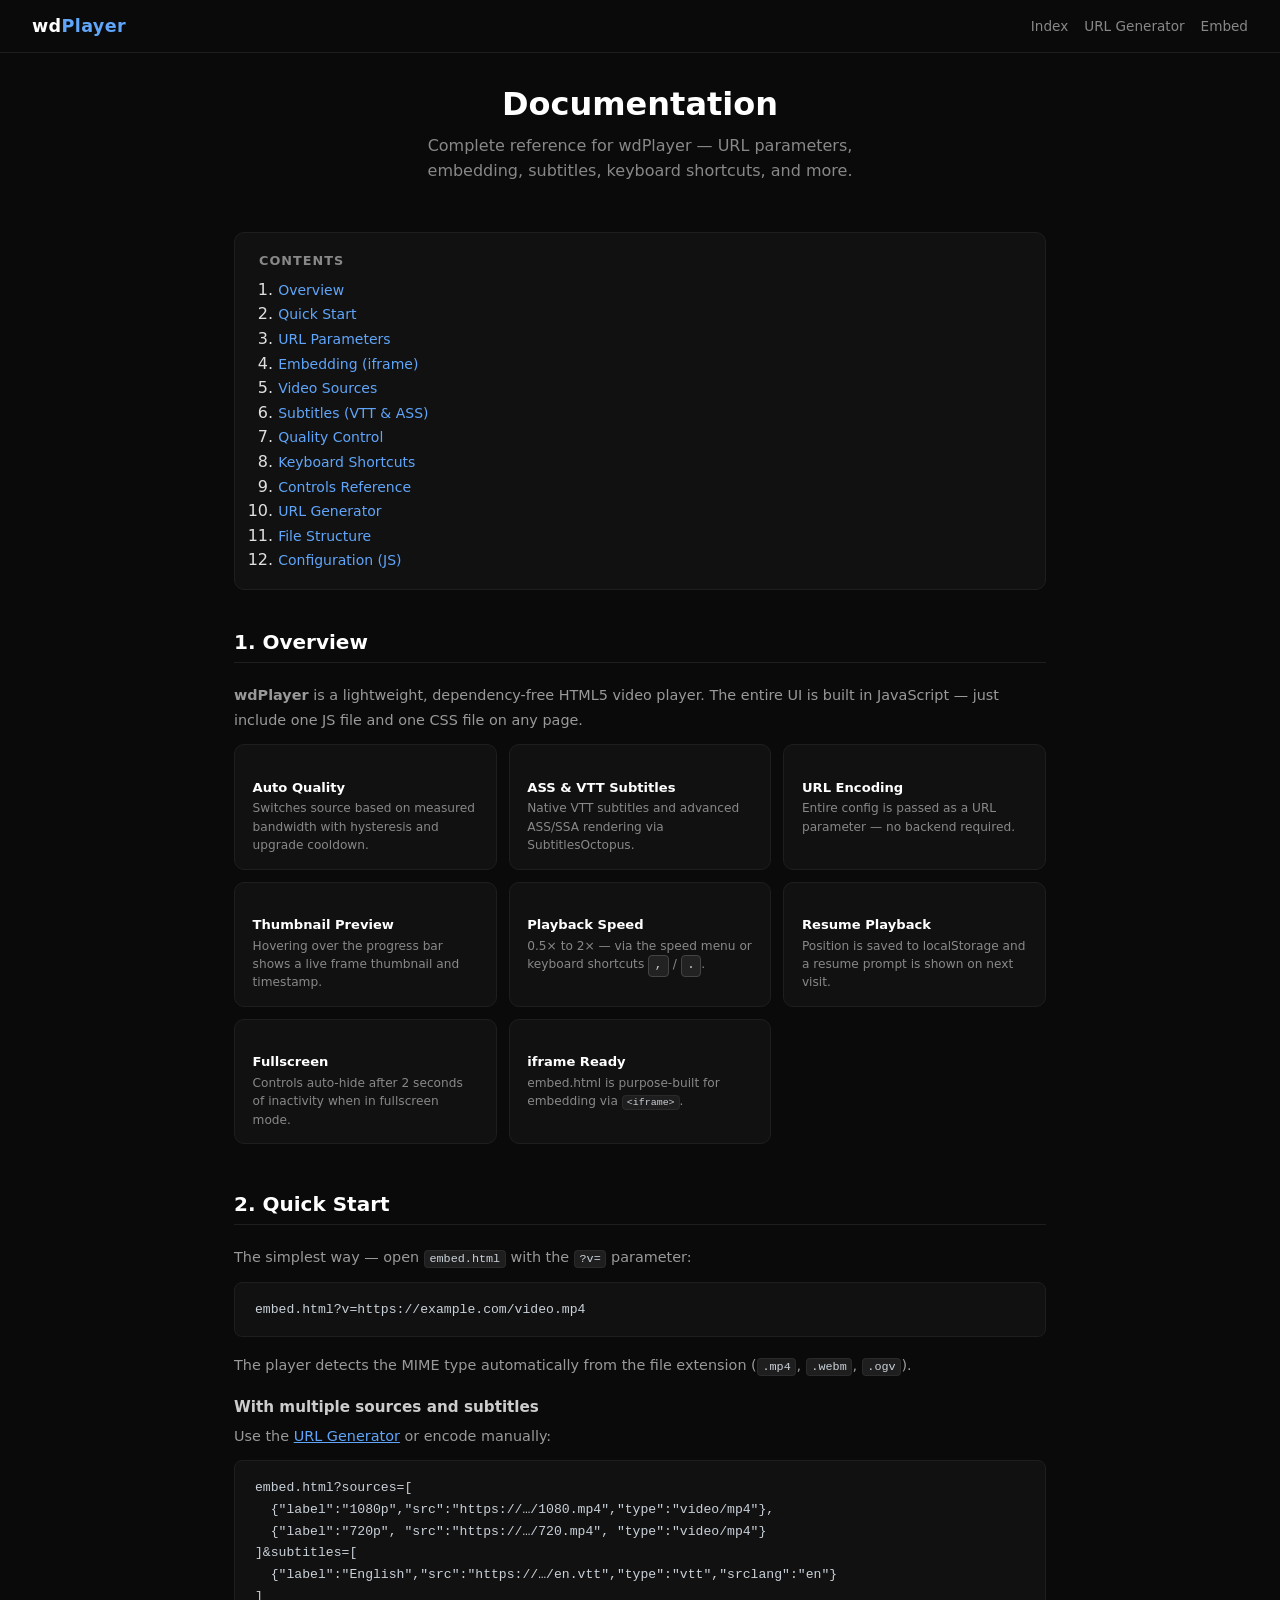
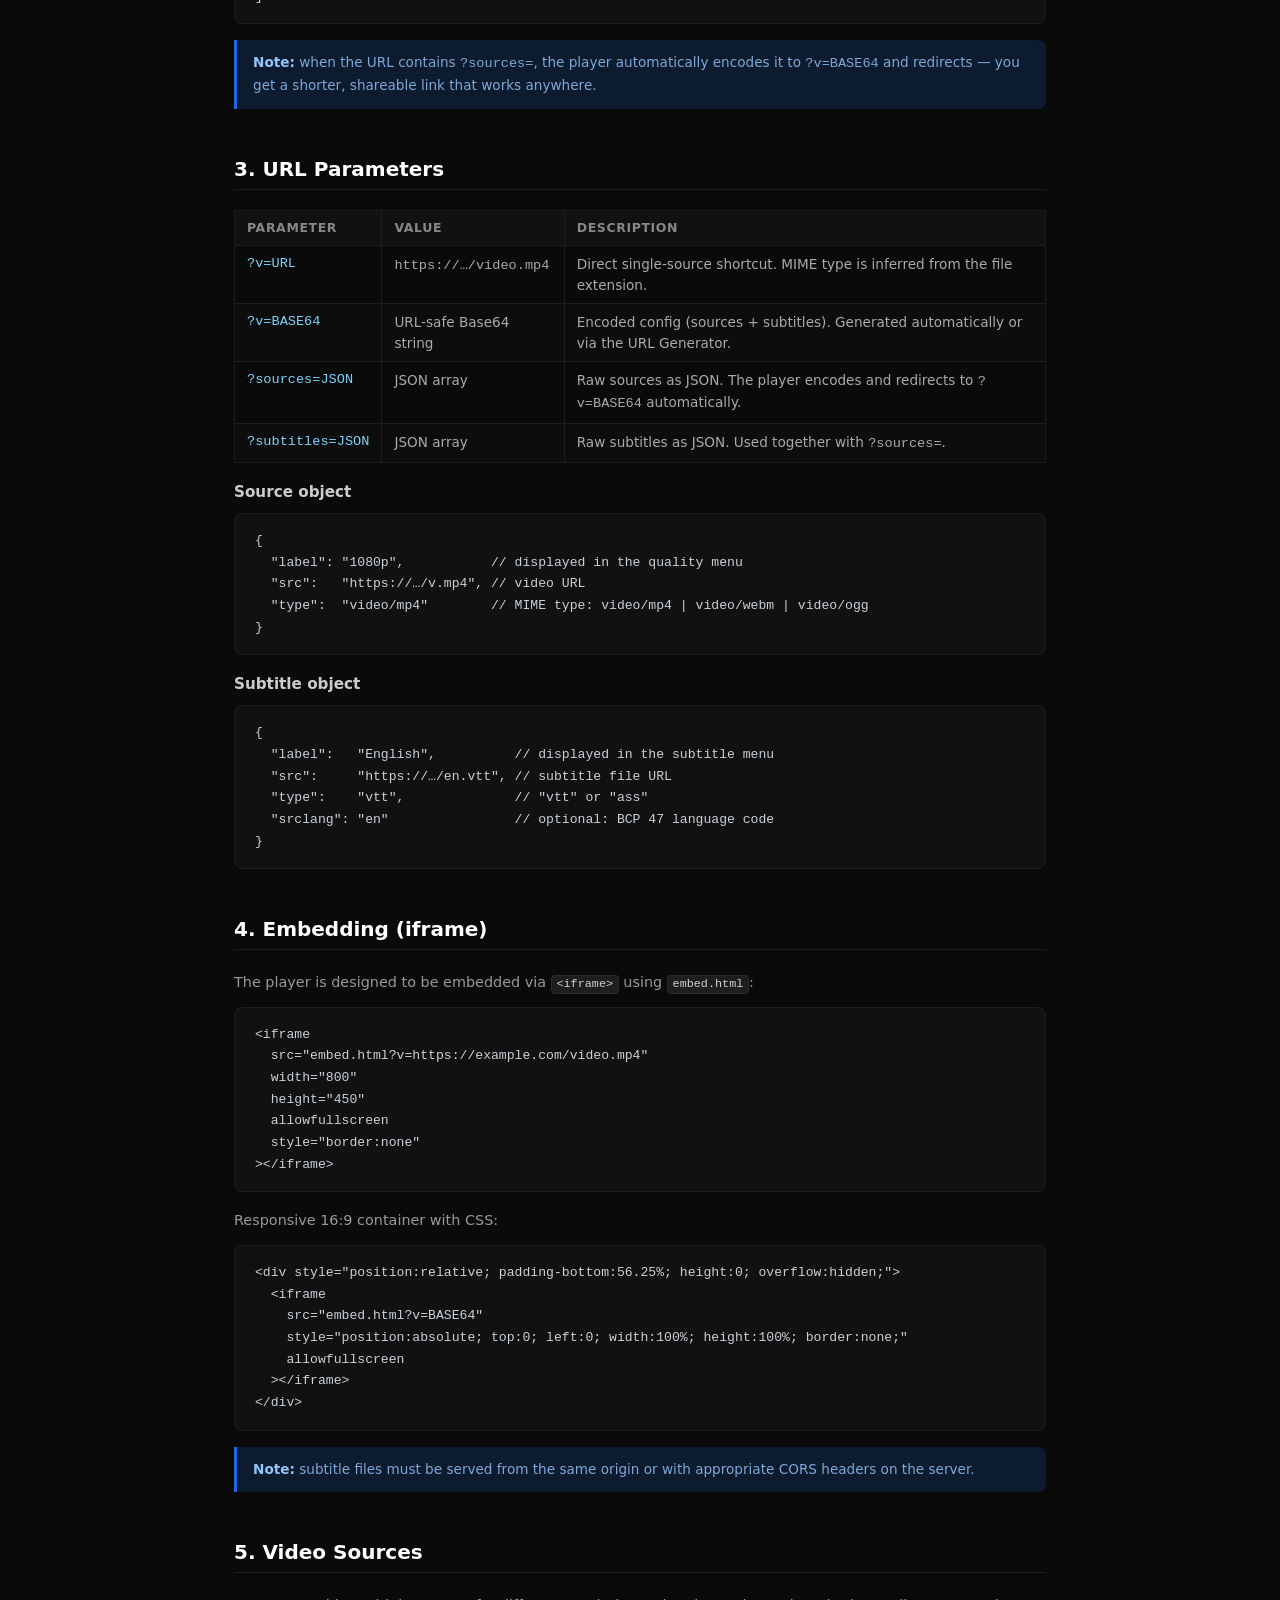
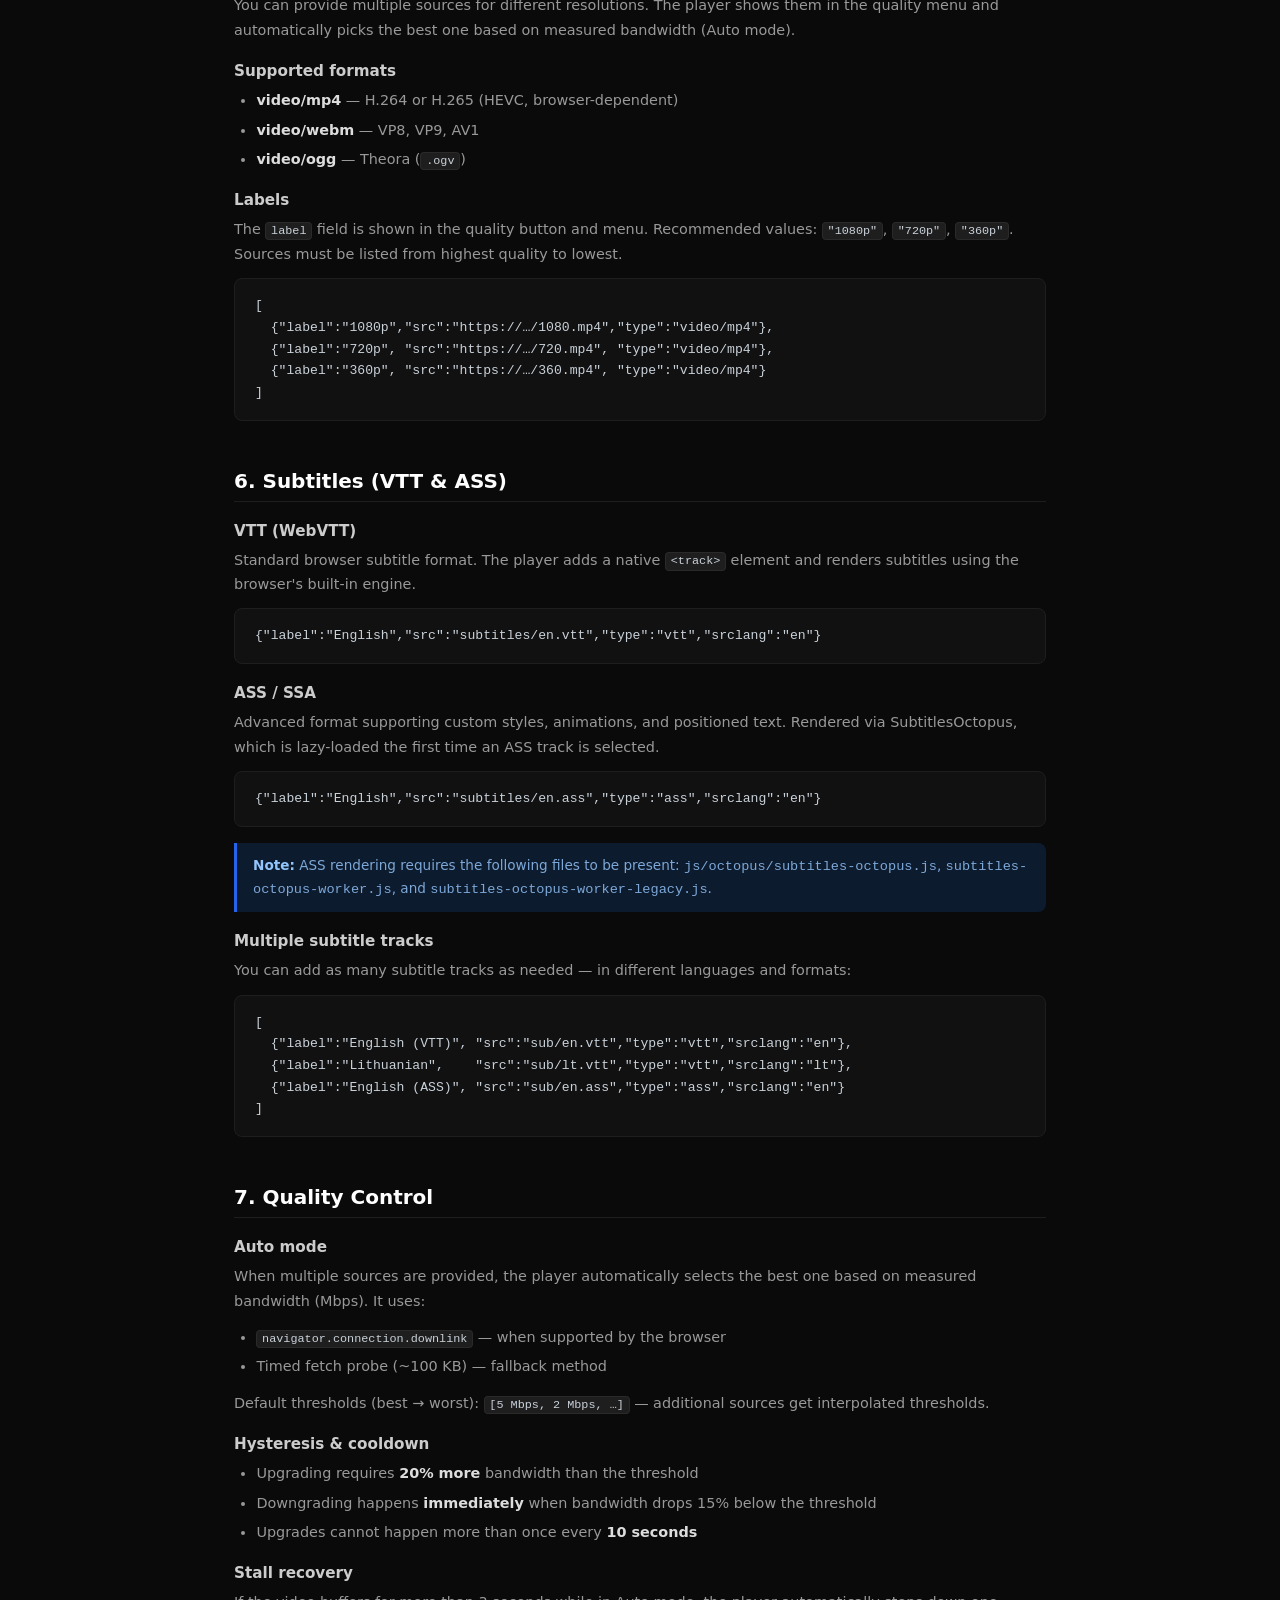
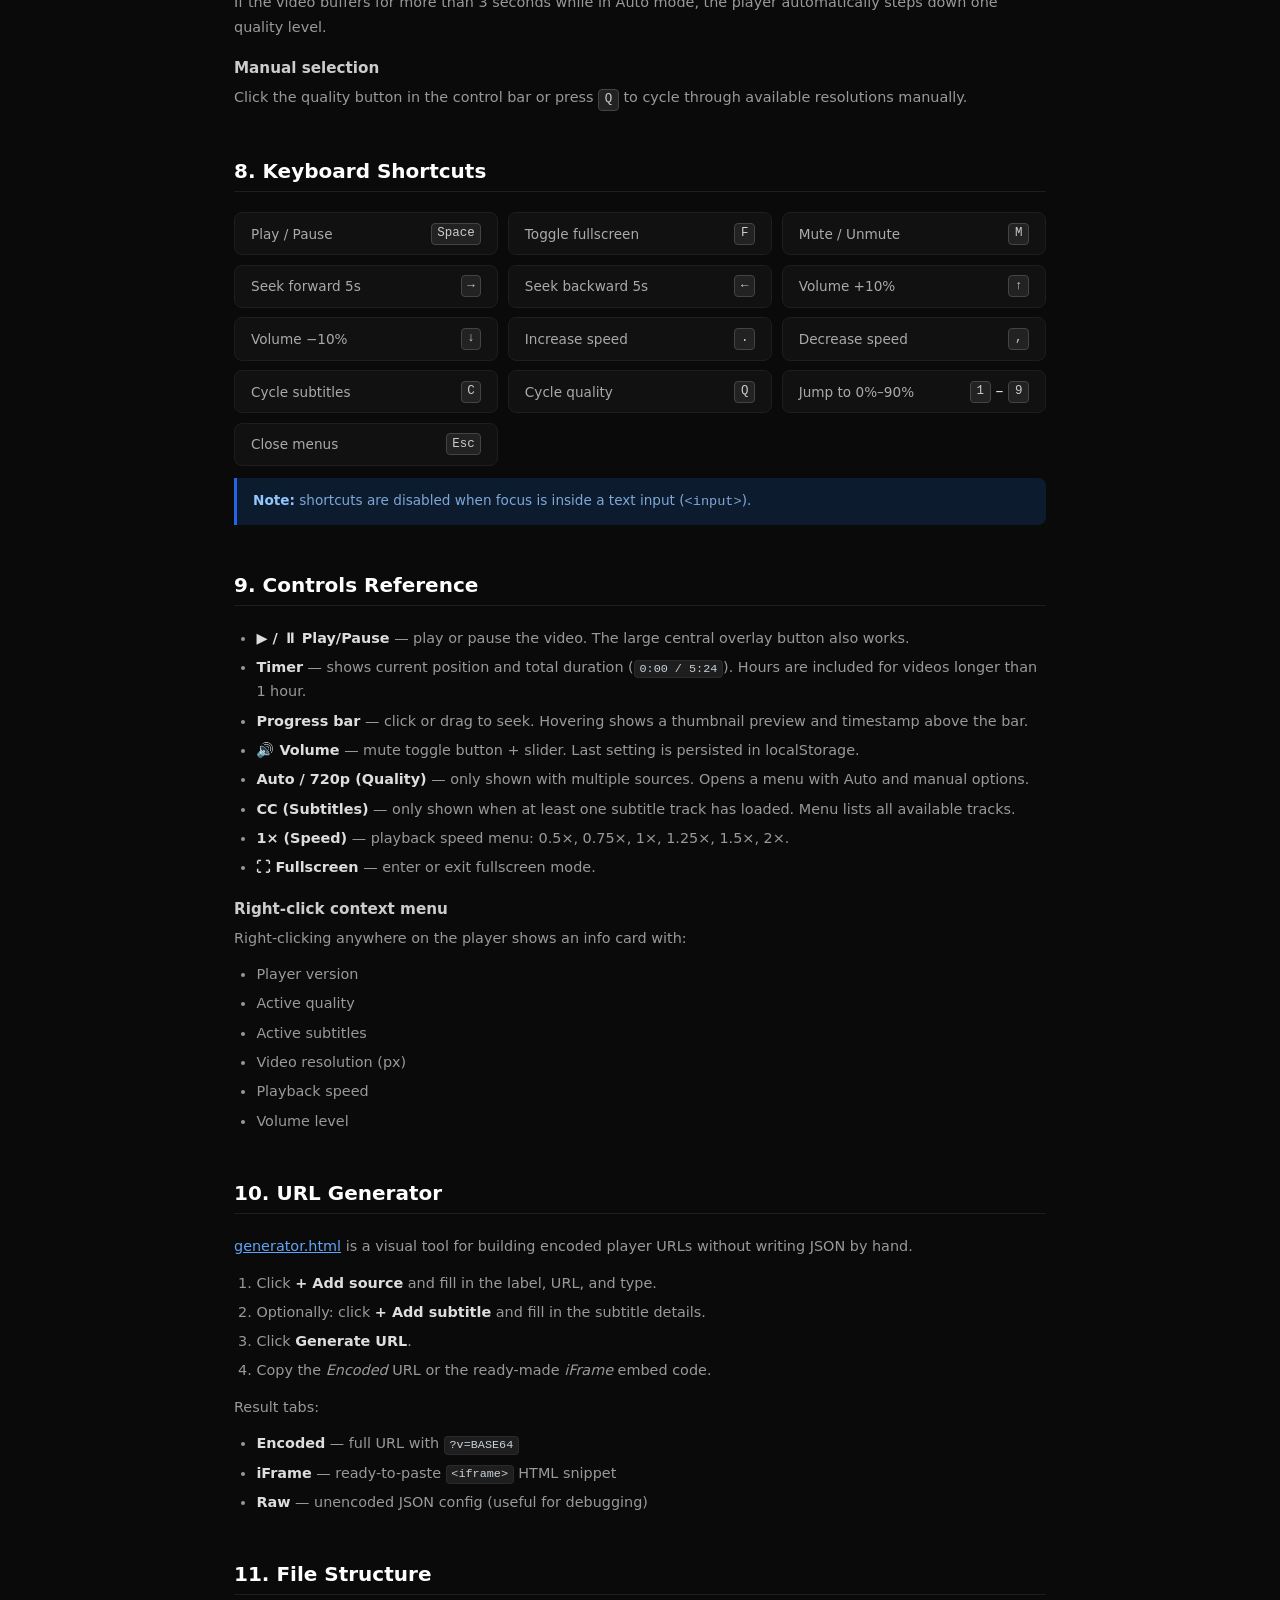
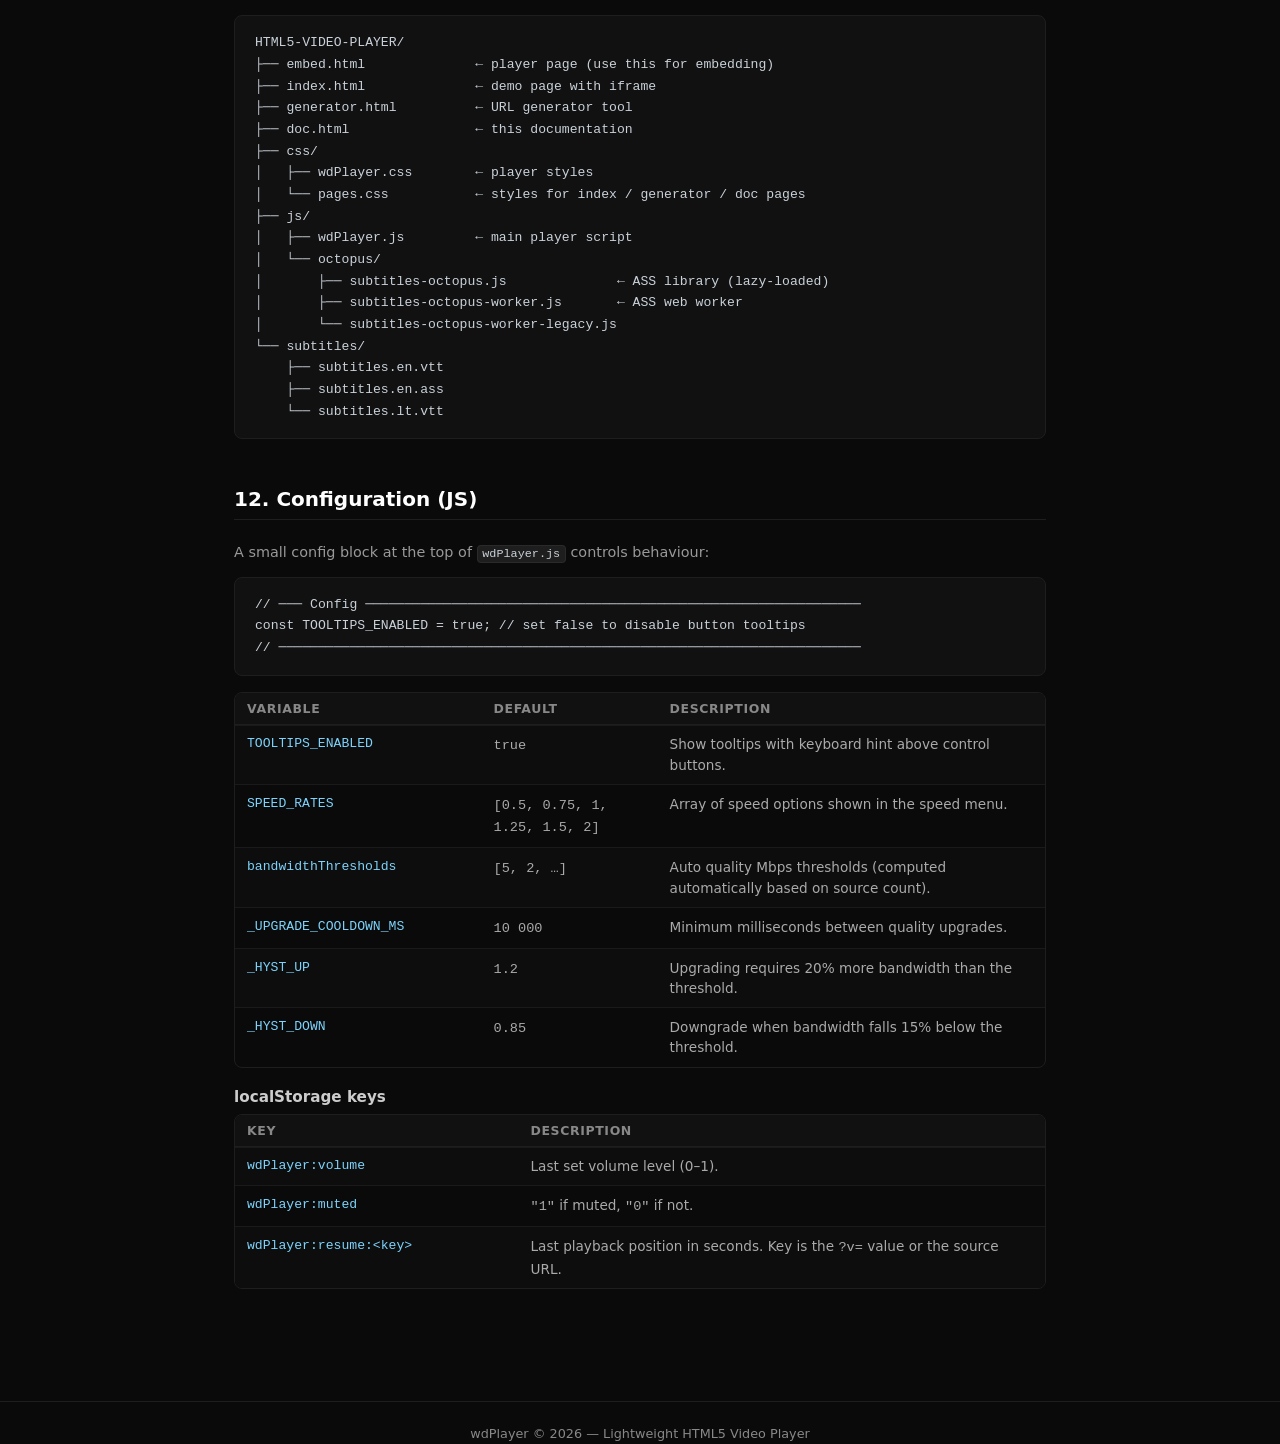
==== doc.html @ 4e33e023 "added doc" ====
<!doctype html>
<html lang="en" class="page-doc">
  <head>
    <meta charset="UTF-8" />
    <meta name="viewport" content="width=device-width, initial-scale=1.0" />
    <title>wdPlayer — Documentation</title>
    <meta
      name="description"
      content="wdPlayer documentation — full reference for URL params, embedding, subtitles, keyboard shortcuts and more."
    />
    <link rel="stylesheet" href="css/pages.css" />
    <link rel="icon" href="/fav.png" type="image/png" />
  </head>
  <body>
    <header>
      <h1>wd<span>Player</span></h1>
      <nav aria-label="Main navigation">
        <a href="index.html">Index</a>
        <a href="generator.html">URL Generator</a>
        <a
          href="http://localhost:5500/embed.html?v=[base64]"
          >Embed</a
        >
      </nav>
    </header>

    <main>
      <!-- Hero -->
      <div class="doc-hero">
        <h2>Documentation</h2>
        <p>
          Complete reference for wdPlayer — URL parameters, embedding,
          subtitles, keyboard shortcuts, and more.
        </p>
      </div>

      <!-- TOC -->
      <nav class="toc" aria-label="Table of contents">
        <h3>Contents</h3>
        <ol>
          <li><a href="#overview"> Overview</a></li>
          <li><a href="#quickstart"> Quick Start</a></li>
          <li><a href="#url-params"> URL Parameters</a></li>
          <li><a href="#embedding"> Embedding (iframe)</a></li>
          <li><a href="#sources"> Video Sources</a></li>
          <li><a href="#subtitles"> Subtitles (VTT &amp; ASS)</a></li>
          <li><a href="#quality"> Quality Control</a></li>
          <li><a href="#keyboard"> Keyboard Shortcuts</a></li>
          <li><a href="#controls"> Controls Reference</a></li>
          <li><a href="#generator"> URL Generator</a></li>
          <li><a href="#files"> File Structure</a></li>
          <li><a href="#config"> Configuration (JS)</a></li>
        </ol>
      </nav>

      <!-- 1. Overview -->
      <section class="doc-section" id="overview">
        <h2>1. Overview</h2>
        <p>
          <strong>wdPlayer</strong> is a lightweight, dependency-free HTML5
          video player. The entire UI is built in JavaScript — just include one
          JS file and one CSS file on any page.
        </p>
        <div class="badge-grid">
          <div class="badge-card">
            <h3>Auto Quality</h3>
            <p>
              Switches source based on measured bandwidth with hysteresis and
              upgrade cooldown.
            </p>
          </div>
          <div class="badge-card">
            <h3>ASS &amp; VTT Subtitles</h3>
            <p>
              Native VTT subtitles and advanced ASS/SSA rendering via
              SubtitlesOctopus.
            </p>
          </div>
          <div class="badge-card">
            <h3>URL Encoding</h3>
            <p>
              Entire config is passed as a URL parameter — no backend required.
            </p>
          </div>
          <div class="badge-card">
            <h3>Thumbnail Preview</h3>
            <p>
              Hovering over the progress bar shows a live frame thumbnail and
              timestamp.
            </p>
          </div>
          <div class="badge-card">
            <h3>Playback Speed</h3>
            <p>
              0.5× to 2× — via the speed menu or keyboard shortcuts
              <kbd>,</kbd> / <kbd>.</kbd>.
            </p>
          </div>
          <div class="badge-card">
            <h3>Resume Playback</h3>
            <p>
              Position is saved to localStorage and a resume prompt is shown on
              next visit.
            </p>
          </div>
          <div class="badge-card">
            <h3>Fullscreen</h3>
            <p>
              Controls auto-hide after 2 seconds of inactivity when in
              fullscreen mode.
            </p>
          </div>
          <div class="badge-card">
            <h3>iframe Ready</h3>
            <p>
              embed.html is purpose-built for embedding via
              <code>&lt;iframe&gt;</code>.
            </p>
          </div>
        </div>
      </section>

      <!-- 2. Quick start -->
      <section class="doc-section" id="quickstart">
        <h2>2. Quick Start</h2>
        <p>
          The simplest way — open <code>embed.html</code> with the
          <code>?v=</code> parameter:
        </p>
        <pre><code>embed.html?v=https://example.com/video.mp4</code></pre>
        <p>
          The player detects the MIME type automatically from the file extension
          (<code>.mp4</code>, <code>.webm</code>, <code>.ogv</code>).
        </p>

        <h3>With multiple sources and subtitles</h3>
        <p>
          Use the <a href="generator.html">URL Generator</a> or encode manually:
        </p>
        <pre><code>embed.html?sources=[
  {"label":"1080p","src":"https://…/1080.mp4","type":"video/mp4"},
  {"label":"720p", "src":"https://…/720.mp4", "type":"video/mp4"}
]&subtitles=[
  {"label":"English","src":"https://…/en.vtt","type":"vtt","srclang":"en"}
]</code></pre>
        <div class="note">
          <strong>Note:</strong> when the URL contains <code>?sources=</code>,
          the player automatically encodes it to <code>?v=BASE64</code> and
          redirects — you get a shorter, shareable link that works anywhere.
        </div>
      </section>

      <!-- 3. URL params -->
      <section class="doc-section" id="url-params">
        <h2>3. URL Parameters</h2>
        <table class="param-table">
          <thead>
            <tr>
              <th>Parameter</th>
              <th>Value</th>
              <th>Description</th>
            </tr>
          </thead>
          <tbody>
            <tr>
              <td>?v=URL</td>
              <td><code>https://…/video.mp4</code></td>
              <td>
                Direct single-source shortcut. MIME type is inferred from the
                file extension.
              </td>
            </tr>
            <tr>
              <td>?v=BASE64</td>
              <td>URL-safe Base64 string</td>
              <td>
                Encoded config (sources + subtitles). Generated automatically or
                via the URL Generator.
              </td>
            </tr>
            <tr>
              <td>?sources=JSON</td>
              <td>JSON array</td>
              <td>
                Raw sources as JSON. The player encodes and redirects to
                <code>?v=BASE64</code> automatically.
              </td>
            </tr>
            <tr>
              <td>?subtitles=JSON</td>
              <td>JSON array</td>
              <td>
                Raw subtitles as JSON. Used together with
                <code>?sources=</code>.
              </td>
            </tr>
          </tbody>
        </table>

        <h3>Source object</h3>
        <pre><code>{
  "label": "1080p",           // displayed in the quality menu
  "src":   "https://…/v.mp4", // video URL
  "type":  "video/mp4"        // MIME type: video/mp4 | video/webm | video/ogg
}</code></pre>

        <h3>Subtitle object</h3>
        <pre><code>{
  "label":   "English",          // displayed in the subtitle menu
  "src":     "https://…/en.vtt", // subtitle file URL
  "type":    "vtt",              // "vtt" or "ass"
  "srclang": "en"                // optional: BCP 47 language code
}</code></pre>
      </section>

      <!-- 4. Embedding -->
      <section class="doc-section" id="embedding">
        <h2>4. Embedding (iframe)</h2>
        <p>
          The player is designed to be embedded via
          <code>&lt;iframe&gt;</code> using <code>embed.html</code>:
        </p>
        <pre><code>&lt;iframe
  src="embed.html?v=https://example.com/video.mp4"
  width="800"
  height="450"
  allowfullscreen
  style="border:none"
&gt;&lt;/iframe&gt;</code></pre>
        <p>Responsive 16:9 container with CSS:</p>
        <pre><code>&lt;div style="position:relative; padding-bottom:56.25%; height:0; overflow:hidden;"&gt;
  &lt;iframe
    src="embed.html?v=BASE64"
    style="position:absolute; top:0; left:0; width:100%; height:100%; border:none;"
    allowfullscreen
  &gt;&lt;/iframe&gt;
&lt;/div&gt;</code></pre>
        <div class="note">
          <strong>Note:</strong> subtitle files must be served from the same
          origin or with appropriate CORS headers on the server.
        </div>
      </section>

      <!-- 5. Sources -->
      <section class="doc-section" id="sources">
        <h2>5. Video Sources</h2>
        <p>
          You can provide multiple sources for different resolutions. The player
          shows them in the quality menu and automatically picks the best one
          based on measured bandwidth (Auto mode).
        </p>
        <h3>Supported formats</h3>
        <ul>
          <li>
            <strong>video/mp4</strong> — H.264 or H.265 (HEVC,
            browser-dependent)
          </li>
          <li><strong>video/webm</strong> — VP8, VP9, AV1</li>
          <li><strong>video/ogg</strong> — Theora (<code>.ogv</code>)</li>
        </ul>
        <h3>Labels</h3>
        <p>
          The <code>label</code> field is shown in the quality button and menu.
          Recommended values: <code>"1080p"</code>, <code>"720p"</code>,
          <code>"360p"</code>. Sources must be listed from highest quality to
          lowest.
        </p>
        <pre><code>[
  {"label":"1080p","src":"https://…/1080.mp4","type":"video/mp4"},
  {"label":"720p", "src":"https://…/720.mp4", "type":"video/mp4"},
  {"label":"360p", "src":"https://…/360.mp4", "type":"video/mp4"}
]</code></pre>
      </section>

      <!-- 6. Subtitles -->
      <section class="doc-section" id="subtitles">
        <h2>6. Subtitles (VTT &amp; ASS)</h2>

        <h3>VTT (WebVTT)</h3>
        <p>
          Standard browser subtitle format. The player adds a native
          <code>&lt;track&gt;</code> element and renders subtitles using the
          browser's built-in engine.
        </p>
        <pre><code>{"label":"English","src":"subtitles/en.vtt","type":"vtt","srclang":"en"}</code></pre>

        <h3>ASS / SSA</h3>
        <p>
          Advanced format supporting custom styles, animations, and positioned
          text. Rendered via SubtitlesOctopus, which is lazy-loaded the first
          time an ASS track is selected.
        </p>
        <pre><code>{"label":"English","src":"subtitles/en.ass","type":"ass","srclang":"en"}</code></pre>
        <div class="note">
          <strong>Note:</strong> ASS rendering requires the following files to
          be present: <code>js/octopus/subtitles-octopus.js</code>,
          <code>subtitles-octopus-worker.js</code>, and
          <code>subtitles-octopus-worker-legacy.js</code>.
        </div>

        <h3>Multiple subtitle tracks</h3>
        <p>
          You can add as many subtitle tracks as needed — in different languages
          and formats:
        </p>
        <pre><code>[
  {"label":"English (VTT)", "src":"sub/en.vtt","type":"vtt","srclang":"en"},
  {"label":"Lithuanian",    "src":"sub/lt.vtt","type":"vtt","srclang":"lt"},
  {"label":"English (ASS)", "src":"sub/en.ass","type":"ass","srclang":"en"}
]</code></pre>
      </section>

      <!-- 7. Quality -->
      <section class="doc-section" id="quality">
        <h2>7. Quality Control</h2>

        <h3>Auto mode</h3>
        <p>
          When multiple sources are provided, the player automatically selects
          the best one based on measured bandwidth (Mbps). It uses:
        </p>
        <ul>
          <li>
            <code>navigator.connection.downlink</code> — when supported by the
            browser
          </li>
          <li>Timed fetch probe (~100 KB) — fallback method</li>
        </ul>
        <p>
          Default thresholds (best → worst): <code>[5 Mbps, 2 Mbps, …]</code> —
          additional sources get interpolated thresholds.
        </p>

        <h3>Hysteresis &amp; cooldown</h3>
        <ul>
          <li>
            Upgrading requires <strong>20% more</strong> bandwidth than the
            threshold
          </li>
          <li>
            Downgrading happens <strong>immediately</strong> when bandwidth
            drops 15% below the threshold
          </li>
          <li>
            Upgrades cannot happen more than once every
            <strong>10 seconds</strong>
          </li>
        </ul>

        <h3>Stall recovery</h3>
        <p>
          If the video buffers for more than 3 seconds while in Auto mode, the
          player automatically steps down one quality level.
        </p>

        <h3>Manual selection</h3>
        <p>
          Click the quality button in the control bar or press <kbd>Q</kbd> to
          cycle through available resolutions manually.
        </p>
      </section>

      <!-- 8. Keyboard -->
      <section class="doc-section" id="keyboard">
        <h2>8. Keyboard Shortcuts</h2>
        <div class="kbd-grid">
          <div class="kbd-row">
            <span>Play / Pause</span>
            <div class="keys"><kbd>Space</kbd></div>
          </div>
          <div class="kbd-row">
            <span>Toggle fullscreen</span>
            <div class="keys"><kbd>F</kbd></div>
          </div>
          <div class="kbd-row">
            <span>Mute / Unmute</span>
            <div class="keys"><kbd>M</kbd></div>
          </div>
          <div class="kbd-row">
            <span>Seek forward 5s</span>
            <div class="keys"><kbd>→</kbd></div>
          </div>
          <div class="kbd-row">
            <span>Seek backward 5s</span>
            <div class="keys"><kbd>←</kbd></div>
          </div>
          <div class="kbd-row">
            <span>Volume +10%</span>
            <div class="keys"><kbd>↑</kbd></div>
          </div>
          <div class="kbd-row">
            <span>Volume −10%</span>
            <div class="keys"><kbd>↓</kbd></div>
          </div>
          <div class="kbd-row">
            <span>Increase speed</span>
            <div class="keys"><kbd>.</kbd></div>
          </div>
          <div class="kbd-row">
            <span>Decrease speed</span>
            <div class="keys"><kbd>,</kbd></div>
          </div>
          <div class="kbd-row">
            <span>Cycle subtitles</span>
            <div class="keys"><kbd>C</kbd></div>
          </div>
          <div class="kbd-row">
            <span>Cycle quality</span>
            <div class="keys"><kbd>Q</kbd></div>
          </div>
          <div class="kbd-row">
            <span>Jump to 0%–90%</span>
            <div class="keys"><kbd>1</kbd>–<kbd>9</kbd></div>
          </div>
          <div class="kbd-row">
            <span>Close menus</span>
            <div class="keys"><kbd>Esc</kbd></div>
          </div>
        </div>
        <div class="note">
          <strong>Note:</strong> shortcuts are disabled when focus is inside a
          text input (<code>&lt;input&gt;</code>).
        </div>
      </section>

      <!-- 9. Controls -->
      <section class="doc-section" id="controls">
        <h2>9. Controls Reference</h2>
        <ul>
          <li>
            <strong>▶ / ⏸ Play/Pause</strong> — play or pause the video. The
            large central overlay button also works.
          </li>
          <li>
            <strong>Timer</strong> — shows current position and total duration
            (<code>0:00 / 5:24</code>). Hours are included for videos longer
            than 1 hour.
          </li>
          <li>
            <strong>Progress bar</strong> — click or drag to seek. Hovering
            shows a thumbnail preview and timestamp above the bar.
          </li>
          <li>
            <strong>🔊 Volume</strong> — mute toggle button + slider. Last
            setting is persisted in localStorage.
          </li>
          <li>
            <strong>Auto / 720p (Quality)</strong> — only shown with multiple
            sources. Opens a menu with Auto and manual options.
          </li>
          <li>
            <strong>CC (Subtitles)</strong> — only shown when at least one
            subtitle track has loaded. Menu lists all available tracks.
          </li>
          <li>
            <strong>1× (Speed)</strong> — playback speed menu: 0.5×, 0.75×, 1×,
            1.25×, 1.5×, 2×.
          </li>
          <li>
            <strong>⛶ Fullscreen</strong> — enter or exit fullscreen mode.
          </li>
        </ul>
        <h3>Right-click context menu</h3>
        <p>Right-clicking anywhere on the player shows an info card with:</p>
        <ul>
          <li>Player version</li>
          <li>Active quality</li>
          <li>Active subtitles</li>
          <li>Video resolution (px)</li>
          <li>Playback speed</li>
          <li>Volume level</li>
        </ul>
      </section>

      <!-- 10. Generator -->
      <section class="doc-section" id="generator">
        <h2>10. URL Generator</h2>
        <p>
          <a href="generator.html">generator.html</a> is a visual tool for
          building encoded player URLs without writing JSON by hand.
        </p>
        <ol>
          <li>
            Click <strong>+ Add source</strong> and fill in the label, URL, and
            type.
          </li>
          <li>
            Optionally: click <strong>+ Add subtitle</strong> and fill in the
            subtitle details.
          </li>
          <li>Click <strong>Generate URL</strong>.</li>
          <li>
            Copy the <em>Encoded</em> URL or the ready-made
            <em>iFrame</em> embed code.
          </li>
        </ol>
        <p>Result tabs:</p>
        <ul>
          <li>
            <strong>Encoded</strong> — full URL with <code>?v=BASE64</code>
          </li>
          <li>
            <strong>iFrame</strong> — ready-to-paste
            <code>&lt;iframe&gt;</code> HTML snippet
          </li>
          <li>
            <strong>Raw</strong> — unencoded JSON config (useful for debugging)
          </li>
        </ul>
      </section>

      <!-- 11. Files -->
      <section class="doc-section" id="files">
        <h2>11. File Structure</h2>
        <pre><code>HTML5-VIDEO-PLAYER/
├── embed.html              ← player page (use this for embedding)
├── index.html              ← demo page with iframe
├── generator.html          ← URL generator tool
├── doc.html                ← this documentation
├── css/
│   ├── wdPlayer.css        ← player styles
│   └── pages.css           ← styles for index / generator / doc pages
├── js/
│   ├── wdPlayer.js         ← main player script
│   └── octopus/
│       ├── subtitles-octopus.js              ← ASS library (lazy-loaded)
│       ├── subtitles-octopus-worker.js       ← ASS web worker
│       └── subtitles-octopus-worker-legacy.js
└── subtitles/
    ├── subtitles.en.vtt
    ├── subtitles.en.ass
    └── subtitles.lt.vtt</code></pre>
      </section>

      <!-- 12. Config -->
      <section class="doc-section" id="config">
        <h2>12. Configuration (JS)</h2>
        <p>
          A small config block at the top of <code>wdPlayer.js</code> controls
          behaviour:
        </p>
        <pre><code>// ─── Config ───────────────────────────────────────────────────────────────
const TOOLTIPS_ENABLED = true; // set false to disable button tooltips
// ──────────────────────────────────────────────────────────────────────────</code></pre>
        <div class="param-list" style="margin-top: 0.5rem">
          <div class="param-header">
            <span>Variable</span>
            <span>Default</span>
            <span>Description</span>
          </div>
          <div class="param-row">
            <code class="param-name">TOOLTIPS_ENABLED</code>
            <span class="param-val"><code>true</code></span>
            <span class="param-desc"
              >Show tooltips with keyboard hint above control buttons.</span
            >
          </div>
          <div class="param-row">
            <code class="param-name">SPEED_RATES</code>
            <span class="param-val"
              ><code>[0.5, 0.75, 1, 1.25, 1.5, 2]</code></span
            >
            <span class="param-desc"
              >Array of speed options shown in the speed menu.</span
            >
          </div>
          <div class="param-row">
            <code class="param-name">bandwidthThresholds</code>
            <span class="param-val"><code>[5, 2, …]</code></span>
            <span class="param-desc"
              >Auto quality Mbps thresholds (computed automatically based on
              source count).</span
            >
          </div>
          <div class="param-row">
            <code class="param-name">_UPGRADE_COOLDOWN_MS</code>
            <span class="param-val"><code>10 000</code></span>
            <span class="param-desc"
              >Minimum milliseconds between quality upgrades.</span
            >
          </div>
          <div class="param-row">
            <code class="param-name">_HYST_UP</code>
            <span class="param-val"><code>1.2</code></span>
            <span class="param-desc"
              >Upgrading requires 20% more bandwidth than the threshold.</span
            >
          </div>
          <div class="param-row">
            <code class="param-name">_HYST_DOWN</code>
            <span class="param-val"><code>0.85</code></span>
            <span class="param-desc"
              >Downgrade when bandwidth falls 15% below the threshold.</span
            >
          </div>
        </div>

        <h3>localStorage keys</h3>
        <div class="param-list param-list--2col" style="margin-top: 0.5rem">
          <div class="param-header">
            <span>Key</span>
            <span>Description</span>
          </div>
          <div class="param-row">
            <code class="param-name">wdPlayer:volume</code>
            <span class="param-desc">Last set volume level (0–1).</span>
          </div>
          <div class="param-row">
            <code class="param-name">wdPlayer:muted</code>
            <span class="param-desc"
              ><code>"1"</code> if muted, <code>"0"</code> if not.</span
            >
          </div>
          <div class="param-row">
            <code class="param-name">wdPlayer:resume:&lt;key&gt;</code>
            <span class="param-desc"
              >Last playback position in seconds. Key is the
              <code>?v=</code> value or the source URL.</span
            >
          </div>
        </div>
      </section>
    </main>

    <footer>
      <p>wdPlayer &copy; 2026 &mdash; Lightweight HTML5 Video Player</p>
    </footer>
  </body>
</html>
---- css/pages.css ----
*,
*::before,
*::after {
  box-sizing: border-box;
  margin: 0;
  padding: 0;
}

html {
  overflow-x: hidden;
}

body {
  font-family: system-ui, sans-serif;
  background: #0a0a0a;
  color: #e0e0e0;
  min-height: 100vh;
  display: flex;
  flex-direction: column;
  overflow-x: hidden;
}
iframe {
  border: none;
}
/* ── index.html ──────────────────────────────────────────────────────────── */

header {
  display: flex;
  align-items: center;
  justify-content: space-between;
  padding: 1rem 2rem;
  border-bottom: 1px solid #1e1e1e;
}

header h1 {
  font-size: 1.1rem;
  font-weight: 700;
  color: #fff;
  letter-spacing: 0.02em;
}
header h1 span {
  color: #60a5fa;
}

nav {
  display: flex;
  gap: 1rem;
}
nav a {
  color: #888;
  text-decoration: none;
  font-size: 0.85rem;
  transition: color 0.15s;
}
@media (hover: hover) {
  nav a:hover {
    color: #fff;
  }
}

.hero {
  max-width: 900px;
  margin: 3rem auto 2rem;
  padding: 0 1.5rem;
  text-align: center;
}
.hero h2 {
  font-size: 2rem;
  font-weight: 700;
  color: #fff;
  margin-bottom: 0.75rem;
}
.hero p {
  color: #888;
  font-size: 1rem;
  max-width: 520px;
  margin: 0 auto 2rem;
  line-height: 1.6;
}

.player-wrap {
  max-width: 860px;
  margin: 0 auto 3rem;
  padding: 0 1.5rem;
}

.player-shell {
  border-radius: 12px;
  overflow: hidden;
  border: 1px solid #1e1e1e;
  width: 100%;
}

/* iframe fills container and keeps 16:9 ratio */
.player-shell iframe,
#wdPlayerFrame {
  width: 100%;
  aspect-ratio: 16 / 9;
  border: none;
  display: block;
}

.features {
  max-width: 860px;
  margin: 0 auto 4rem;
  padding: 0 1.5rem;
  display: grid;
  grid-template-columns: repeat(auto-fit, minmax(200px, 1fr));
  gap: 1rem;
}

.feat {
  background: #111;
  border: 1px solid #1e1e1e;
  border-radius: 10px;
  padding: 1rem 1.25rem;
}
.feat h3 {
  font-size: 0.85rem;
  font-weight: 600;
  color: #fff;
  margin-bottom: 0.3rem;
}
.feat p {
  font-size: 0.78rem;
  color: #888;
  line-height: 1.5;
}

/* ── generator.html ──────────────────────────────────────────────────────── */

.section h2 {
  font-size: 1rem;
  font-weight: 600;
  margin-bottom: 0.75rem;
  color: #ccc;
}

.container {
  max-width: 720px;
  margin: 0 auto;
  display: flex;
  flex-direction: column;
  gap: 2rem;
}

.section {
  background: #1a1a1a;
  border: 1px solid #2a2a2a;
  border-radius: 10px;
  padding: 1.25rem 1.5rem;
}

.row-list {
  display: flex;
  flex-direction: column;
  gap: 0.6rem;
  margin-bottom: 0.75rem;
}

.entry {
  display: grid;
  gap: 0.5rem;
  background: #222;
  border: 1px solid #333;
  border-radius: 8px;
  padding: 0.75rem;
  position: relative;
}

.entry.source-entry {
  grid-template-columns: 1fr 3fr 1fr auto;
}
.entry.sub-entry {
  grid-template-columns: 1fr 3fr 1fr 0.7fr auto;
}

input,
select {
  background: #2a2a2a;
  border: 1px solid #3a3a3a;
  border-radius: 6px;
  color: #e0e0e0;
  padding: 0.45rem 0.6rem;
  font-size: 0.85rem;
  width: 100%;
  outline: none;
  transition: border-color 0.15s;
}
input:focus,
select:focus {
  border-color: #555;
}
input::placeholder {
  color: #999;
}

select option {
  background: #2a2a2a;
}

.btn-remove {
  background: none;
  border: none;
  color: #999;
  cursor: pointer;
  font-size: 1.1rem;
  line-height: 1;
  padding: 0 0.25rem;
  align-self: center;
  transition: color 0.15s;
}
@media (hover: hover) {
  .btn-remove:hover {
    color: #e05555;
  }
}

.btn-add {
  background: none;
  border: 1px dashed #3a3a3a;
  border-radius: 6px;
  color: #888;
  cursor: pointer;
  font-size: 0.85rem;
  padding: 0.5rem 1rem;
  width: 100%;
  transition:
    border-color 0.15s,
    color 0.15s;
}
@media (hover: hover) {
  .btn-add:hover {
    border-color: #666;
    color: #ccc;
  }
}

.col-label {
  font-size: 0.7rem;
  color: #999;
  margin-bottom: 0.2rem;
}

.field {
  display: flex;
  flex-direction: column;
}

#generateBtn {
  background: #2563eb;
  border: none;
  border-radius: 8px;
  color: #fff;
  cursor: pointer;
  font-size: 0.95rem;
  font-weight: 600;
  padding: 0.75rem 1.5rem;
  transition: background 0.15s;
  align-self: flex-start;
}
@media (hover: hover) {
  #generateBtn:hover {
    background: #1d4ed8;
  }
}

#result {
  display: none;
  flex-direction: column;
  gap: 0.75rem;
}

.result-tabs {
  display: flex;
  gap: 0.5rem;
}
.tab-btn {
  background: #222;
  border: 1px solid #333;
  border-radius: 6px 6px 0 0;
  color: #aaa;
  cursor: pointer;
  font-size: 0.82rem;
  padding: 0.4rem 0.9rem;
  transition:
    background 0.15s,
    color 0.15s;
  border-bottom: none;
}
.tab-btn.active {
  background: #2a2a2a;
  color: #fff;
  border-color: #444;
}

.url-box {
  background: #1e1e1e;
  border: 1px solid #333;
  border-radius: 0 8px 8px 8px;
  padding: 1rem;
  display: flex;
  gap: 0.75rem;
  align-items: flex-start;
}

#urlOutput {
  flex: 1;
  word-break: break-all;
  font-family: monospace;
  font-size: 0.8rem;
  color: #a5d6ff;
  white-space: pre-wrap;
  min-height: 2rem;
}

.copy-btn {
  background: #2a2a2a;
  border: 1px solid #3a3a3a;
  border-radius: 6px;
  color: #aaa;
  cursor: pointer;
  font-size: 0.8rem;
  padding: 0.35rem 0.8rem;
  white-space: nowrap;
  transition:
    background 0.15s,
    color 0.15s;
  flex-shrink: 0;
}
@media (hover: hover) {
  .copy-btn:hover {
    background: #333;
    color: #fff;
  }
}
.copy-btn.copied {
  color: #4ade80;
  border-color: #4ade80;
}

.open-btn {
  background: #2563eb;
  border: none;
  border-radius: 6px;
  color: #fff;
  cursor: pointer;
  font-size: 0.8rem;
  padding: 0.35rem 0.8rem;
  white-space: nowrap;
  transition: background 0.15s;
  flex-shrink: 0;
  text-decoration: none;
  display: inline-flex;
  align-items: center;
}
@media (hover: hover) {
  .open-btn:hover {
    background: #1d4ed8;
  }
}

/* ── docs / how-to-use ───────────────────────────────────────────────────── */

.docs {
  max-width: 860px;
  margin: 0 auto 4rem;
  padding: 0 1.5rem;
}
.docs > h2 {
  font-size: 1.3rem;
  font-weight: 700;
  color: #fff;
  margin-bottom: 1.5rem;
}

.doc-step {
  display: flex;
  gap: 1.25rem;
  padding: 1.25rem 0;
  border-top: 1px solid #1e1e1e;
}
.doc-step:last-child {
  border-bottom: 1px solid #1e1e1e;
}
.step-num {
  flex-shrink: 0;
  width: 2rem;
  height: 2rem;
  background: #2563eb;
  border-radius: 50%;
  display: flex;
  align-items: center;
  justify-content: center;
  font-size: 0.85rem;
  font-weight: 700;
  color: #fff;
  margin-top: 0.1rem;
}
.doc-step h3 {
  font-size: 0.95rem;
  font-weight: 600;
  color: #fff;
  margin-bottom: 0.35rem;
}
.doc-step p {
  font-size: 0.85rem;
  color: #888;
  line-height: 1.6;
  margin-bottom: 0.6rem;
}
.doc-step p a {
  color: #60a5fa;
  text-decoration: underline;
}
.doc-section p a,
.doc-section li a {
  color: #60a5fa;
  text-decoration: underline;
}
@media (hover: hover) {
  .doc-step p a:hover,
  .doc-section p a:hover,
  .doc-section li a:hover {
    text-decoration: underline;
  }
}

/* ===============================================
   Responsive: tablets (≤ 768px)
   =============================================== */
@media (max-width: 768px) {
  .hero h2 {
    font-size: 1.6rem;
  }

  .container {
    padding: 0 1rem;
  }

  .docs {
    padding: 0 1rem;
  }

  .features {
    padding: 0 1rem;
  }

  .player-wrap {
    padding: 0 1rem;
  }

  /* doc.html */
  .page-doc .doc-hero h2 {
    font-size: 1.6rem;
  }
  .page-doc main {
    padding: 1.5rem 1.25rem 3rem;
  }
  .page-doc .toc {
    padding: 1rem 1.25rem;
  }
}

/* ===============================================
   Responsive: phones (≤ 640px)
   =============================================== */
@media (max-width: 640px) {
  /* Header */
  header {
    padding: 0.75rem 1rem;
    flex-wrap: wrap;
    gap: 0.4rem;
  }

  nav {
    gap: 0.6rem;
  }

  /* Hero */
  .hero {
    margin: 1.25rem auto 1rem;
    padding: 0 1rem;
  }

  .hero h2 {
    font-size: 1.3rem;
  }

  .hero p {
    font-size: 0.9rem;
  }

  /* Player */
  .player-wrap {
    padding: 0 0.75rem;
    margin-bottom: 1.5rem;
  }

  /* Features grid: single column */
  .features {
    padding: 0 0.75rem;
    margin-bottom: 1.5rem;
    grid-template-columns: 1fr;
  }

  /* Generator container */
  .container {
    padding: 0 0.75rem;
    gap: 1.25rem;
  }

  .section {
    padding: 1rem;
  }

  /* Source entry: URL on its own full-width row */
  .entry.source-entry {
    grid-template-columns: 1fr 1fr auto;
    grid-template-rows: auto auto;
  }

  .entry.source-entry .field:nth-child(2) {
    grid-column: 1 / -1;
    grid-row: 2;
  }

  /* Subtitle entry: URL on its own full-width row */
  .entry.sub-entry {
    grid-template-columns: 1fr 1fr 1fr auto;
    grid-template-rows: auto auto;
  }

  .entry.sub-entry .field:nth-child(2) {
    grid-column: 1 / -1;
    grid-row: 2;
  }

  /* Result URL box */
  .url-box {
    flex-direction: column;
  }

  .copy-btn,
  .open-btn {
    width: 100%;
    justify-content: center;
    text-align: center;
  }

  /* Generate button */
  #generateBtn {
    width: 100%;
    text-align: center;
  }

  /* Docs */
  .docs {
    padding: 0 0.75rem;
    margin-bottom: 2rem;
  }

  .doc-step {
    gap: 0.75rem;
    padding: 1rem 0;
  }

  /* doc.html */
  .page-doc .doc-hero h2 {
    font-size: 1.3rem;
  }
  .page-doc .doc-hero p {
    font-size: 0.9rem;
  }
  .page-doc main {
    padding: 1.25rem 1rem 2.5rem;
  }
  .page-doc .toc {
    padding: 0.85rem 1rem;
  }
  .page-doc .doc-section {
    margin-bottom: 2rem;
  }
  .page-doc .doc-section h2 {
    font-size: 1.05rem;
  }
  .page-doc .doc-section h3 {
    font-size: 0.9rem;
  }
  .page-doc .doc-section p,
  .page-doc .doc-section li {
    font-size: 0.85rem;
  }
  .page-doc .kbd-grid {
    grid-template-columns: 1fr;
  }
  .page-doc .badge-grid {
    grid-template-columns: 1fr 1fr;
  }
  /* param-list: stack vertically */
  .page-doc .param-header {
    display: none;
  }
  .page-doc .param-row {
    display: flex;
    flex-direction: column;
    gap: 0.15rem;
    padding: 0.75rem;
  }
  .page-doc .param-name,
  .page-doc .param-val,
  .page-doc .param-desc {
    padding: 0;
  }
  .page-doc .param-name {
    margin-bottom: 0.2rem;
  }
  pre {
    font-size: 0.75rem;
    padding: 0.75rem;
  }

  /* Footer */
  footer {
    padding: 1rem;
  }
}

/* ===============================================
   Responsive: small phones (≤ 400px)
   =============================================== */
@media (max-width: 400px) {
  .hero h2 {
    font-size: 1.15rem;
  }

  nav a {
    font-size: 0.8rem;
  }

  /* Stack source entry fully vertical */
  .entry.source-entry {
    grid-template-columns: 1fr auto;
  }

  .entry.source-entry .field:nth-child(3) {
    grid-column: 1;
  }

  /* Stack subtitle entry fully vertical */
  .entry.sub-entry {
    grid-template-columns: 1fr 1fr auto;
  }

  .entry.sub-entry .field:nth-child(3),
  .entry.sub-entry .field:nth-child(4) {
    grid-column: unset;
  }

  .result-tabs {
    flex-wrap: wrap;
  }

  .tab-btn {
    flex: 1;
    text-align: center;
  }

  /* doc.html */
  .page-doc .doc-hero h2 {
    font-size: 1.1rem;
  }
  .page-doc .badge-grid {
    grid-template-columns: 1fr;
  }
}
/* ── doc.html ────────────────────────────────────────────────────────────── */

.page-doc main {
  width: 100%;
  max-width: 860px;
  min-width: 0;
  margin: 0 auto;
  padding: 2rem 1.5rem 4rem;
}

.page-doc .doc-section {
  min-width: 0;
}

.doc-hero {
  text-align: center;
  margin-bottom: 3rem;
}
.doc-hero h2 {
  font-size: 2rem;
  font-weight: 700;
  color: #fff;
  margin-bottom: 0.6rem;
}
.doc-hero p {
  color: #888;
  font-size: 1rem;
  max-width: 520px;
  margin: 0 auto;
  line-height: 1.6;
}

.toc {
  display: block;
  background: #111;
  border: 1px solid #1e1e1e;
  border-radius: 10px;
  padding: 1.25rem 1.5rem;
  margin-bottom: 2.5rem;
}
.toc h3 {
  font-size: 0.8rem;
  text-transform: uppercase;
  letter-spacing: 0.08em;
  color: #888;
  margin-bottom: 0.75rem;
}
.toc ol {
  padding-left: 1.2rem;
  display: flex;
  flex-direction: column;
  gap: 0.35rem;
}
.toc a {
  color: #60a5fa;
  text-decoration: none;
  font-size: 0.875rem;
}
@media (hover: hover) {
  .toc a:hover {
    text-decoration: underline;
  }
}

.doc-section {
  margin-bottom: 3rem;
}
.doc-section h2 {
  font-size: 1.25rem;
  font-weight: 700;
  color: #fff;
  padding-bottom: 0.5rem;
  border-bottom: 1px solid #1e1e1e;
  margin-bottom: 1.25rem;
  scroll-margin-top: 80px;
}
.doc-section h3 {
  font-size: 0.95rem;
  font-weight: 600;
  color: #ccc;
  margin: 1.25rem 0 0.5rem;
}
.doc-section p {
  color: #999;
  font-size: 0.9rem;
  line-height: 1.7;
  margin-bottom: 0.75rem;
}
.doc-section ul,
.doc-section ol {
  padding-left: 1.4rem;
  color: #999;
  font-size: 0.9rem;
  line-height: 1.7;
  display: flex;
  flex-direction: column;
  gap: 0.3rem;
  margin-bottom: 0.75rem;
}
.doc-section li strong {
  color: #ddd;
}

/* Code blocks */
pre {
  display: block;
  width: 100%;
  max-width: 100%;
  box-sizing: border-box;
  background: #111;
  border: 1px solid #1e1e1e;
  border-radius: 8px;
  padding: 1rem 1.25rem;
  overflow-x: auto;
  margin: 0.75rem 0 1rem;
  font-size: 0.82rem;
  line-height: 1.65;
  color: #c9d1d9;
  white-space: pre;
  word-break: normal;
}
pre code {
  font-family: "Cascadia Code", "Fira Code", "Consolas", monospace;
  background: none;
  border: none;
  padding: 0;
  font-size: inherit;
  color: inherit;
  white-space: inherit;
}
code {
  font-family: "Cascadia Code", "Fira Code", "Consolas", monospace;
}
p code,
li code {
  background: #1e1e1e;
  border: 1px solid #2a2a2a;
  border-radius: 4px;
  padding: 0.1em 0.4em;
  font-size: 0.82em;
  color: #c9d1d9;
  word-break: break-all;
}

/* Keyboard shortcuts */
.kbd-grid {
  display: grid;
  grid-template-columns: repeat(auto-fill, minmax(260px, 1fr));
  gap: 0.6rem;
}
.kbd-row {
  background: #111;
  border: 1px solid #1e1e1e;
  border-radius: 8px;
  padding: 0.6rem 1rem;
  display: flex;
  align-items: center;
  justify-content: space-between;
  gap: 1rem;
}
.kbd-row span {
  color: #aaa;
  font-size: 0.85rem;
}
.kbd-row .keys {
  display: flex;
  gap: 0.3rem;
  flex-shrink: 0;
}

/* Feature badges */
.badge-grid {
  display: grid;
  grid-template-columns: repeat(auto-fill, minmax(200px, 1fr));
  gap: 0.75rem;
  margin-bottom: 1.5rem;
}
.badge-card {
  background: #111;
  border: 1px solid #1e1e1e;
  border-radius: 10px;
  padding: 0.9rem 1.1rem;
}
.badge-card h3 {
  font-size: 0.82rem;
  color: #fff;
  margin-bottom: 0.3rem;
}
.badge-card p {
  font-size: 0.76rem;
  color: #888;
  line-height: 1.5;
  margin: 0;
  overflow-wrap: break-word;
  word-break: break-word;
}

/* Parameter / config table */
.param-list {
  border: 1px solid #1e1e1e;
  border-radius: 8px;
  overflow: hidden;
  font-size: 0.85rem;
  margin: 0.75rem 0 1rem;
  min-width: 0;
}
.param-header,
.param-row {
  display: grid;
  grid-template-columns: 1.4fr 1fr 2.2fr;
  align-items: start;
}
.param-list--2col .param-header,
.param-list--2col .param-row {
  grid-template-columns: 1.4fr 2.6fr;
}
.param-header {
  background: #111;
  border-bottom: 1px solid #1e1e1e;
}
.param-header span {
  padding: 0.5rem 0.75rem;
  color: #888;
  font-weight: 600;
  font-size: 0.78rem;
  text-transform: uppercase;
  letter-spacing: 0.05em;
}
.param-row {
  border-top: 1px solid #1a1a1a;
}
.param-row:nth-child(even) {
  background: #0d0d0d;
}
.param-name,
.param-val,
.param-desc {
  padding: 0.55rem 0.75rem;
  color: #aaa;
  line-height: 1.5;
}
.param-name {
  color: #7dd3fc;
  font-family: "Cascadia Code", "Fira Code", monospace;
  font-size: 0.82rem;
  word-break: break-all;
}

/* param-table (native <table> fallback in doc.html) */
.param-table {
  display: block;
  width: 100%;
  overflow-x: auto;
  -webkit-overflow-scrolling: touch;
  border-collapse: collapse;
  font-size: 0.85rem;
  margin: 0.75rem 0 1rem;
  min-width: 0;
}
.param-table th,
.param-table td {
  padding: 0.5rem 0.75rem;
  border: 1px solid #1e1e1e;
  color: #aaa;
  line-height: 1.5;
  text-align: left;
  vertical-align: top;
}
.param-table thead th {
  background: #111;
  color: #888;
  font-size: 0.78rem;
  text-transform: uppercase;
  letter-spacing: 0.05em;
  font-weight: 600;
  white-space: nowrap;
}
.param-table tbody tr:nth-child(even) {
  background: #0d0d0d;
}
.param-table td:first-child {
  color: #7dd3fc;
  font-family: "Cascadia Code", "Fira Code", monospace;
  white-space: nowrap;
}

/* Note callout */
.note {
  background: #0d1b2e;
  border-left: 3px solid #2563eb;
  border-radius: 0 8px 8px 0;
  padding: 0.75rem 1rem;
  font-size: 0.85rem;
  color: #7da8d8;
  margin: 0.75rem 0 1rem;
  line-height: 1.6;
}
.note strong {
  color: #93c5fd;
}
.doc-list {
  list-style: none;
  display: flex;
  flex-direction: column;
  gap: 0.35rem;
  margin-top: 0.25rem;
}
.doc-list li {
  font-size: 0.85rem;
  color: #888;
}
kbd {
  display: inline-block;
  background: #222;
  border: 1px solid #444;
  border-radius: 4px;
  padding: 0.1em 0.45em;
  font-family: monospace;
  font-size: 0.78rem;
  color: #ccc;
  line-height: 1.4;
}

/* ── footer ──────────────────────────────────────────────────────────────── */

footer {
  border-top: 1px solid #1e1e1e;
  padding: 1.5rem 2rem;
  text-align: center;
  color: #888;
  font-size: 0.8rem;
  margin-top: auto;
}

.err {
  color: #f87171;
  font-size: 0.85rem;
  display: none;
}
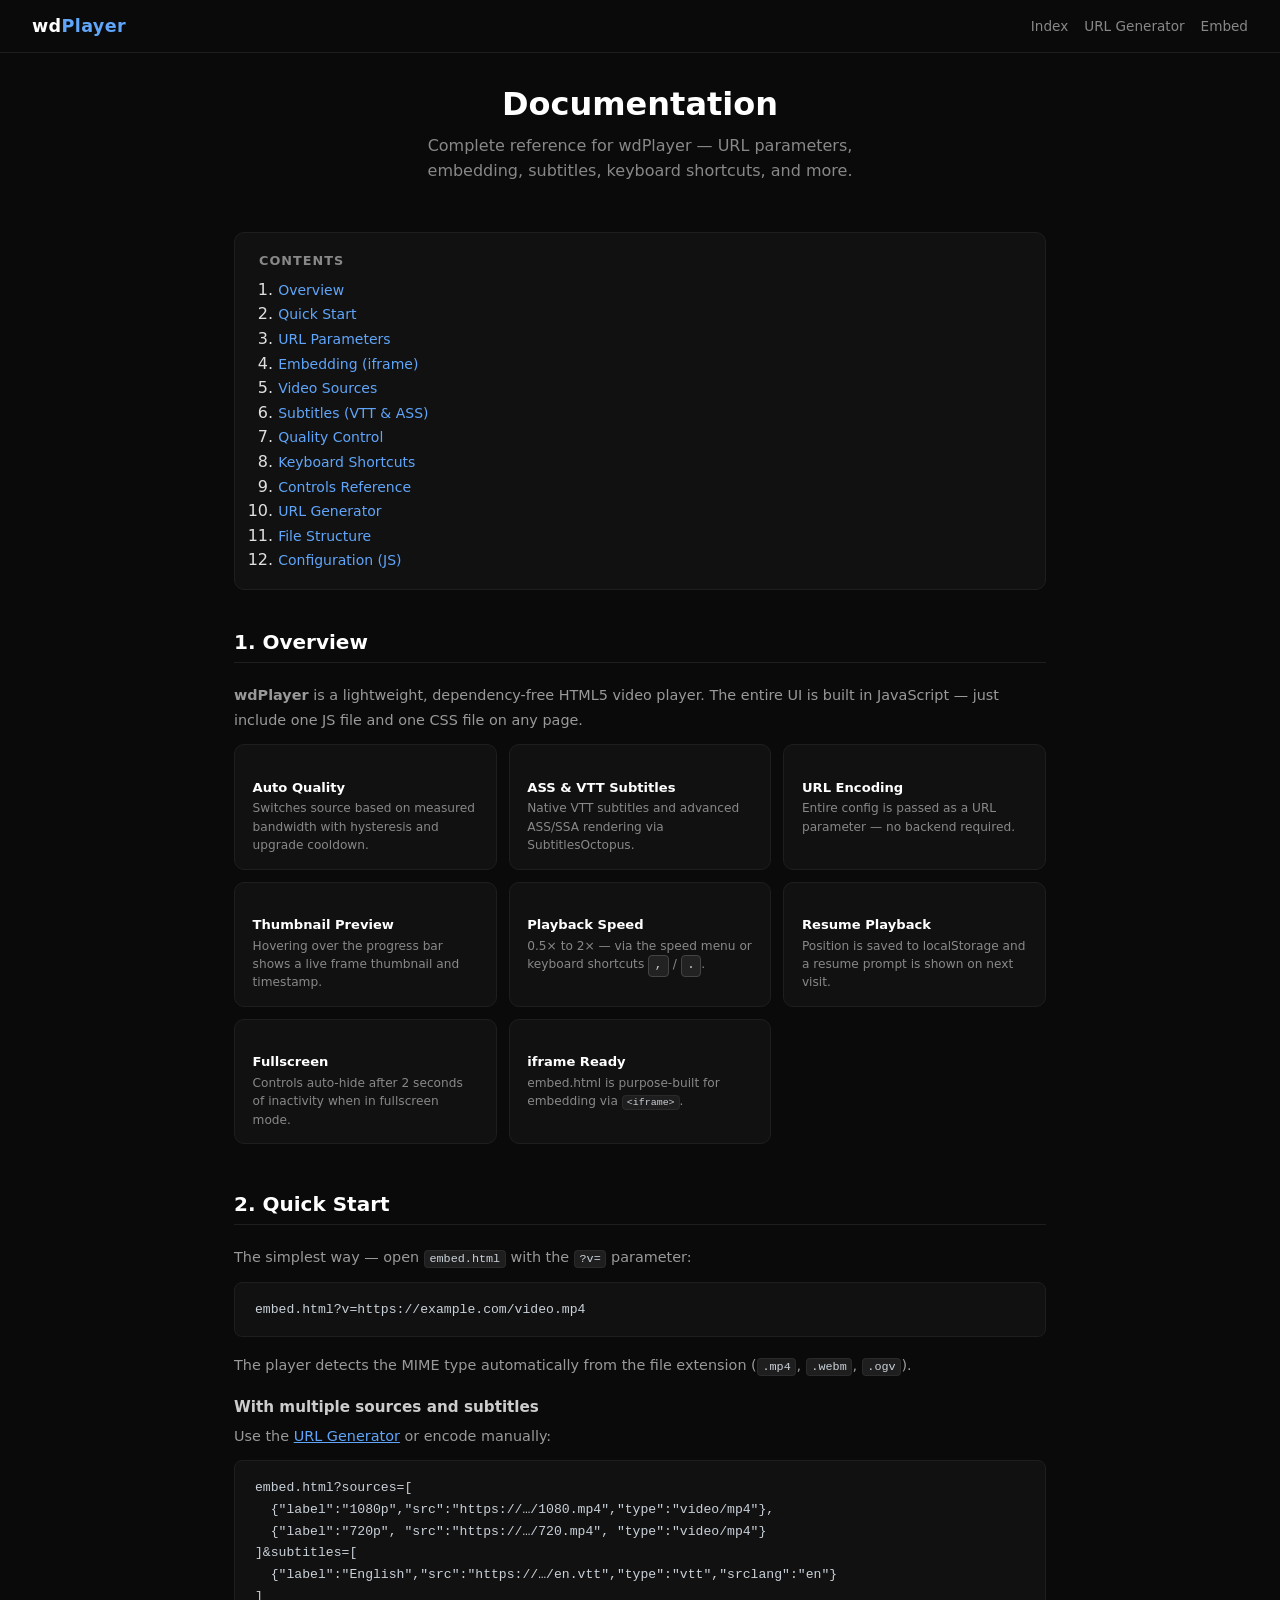
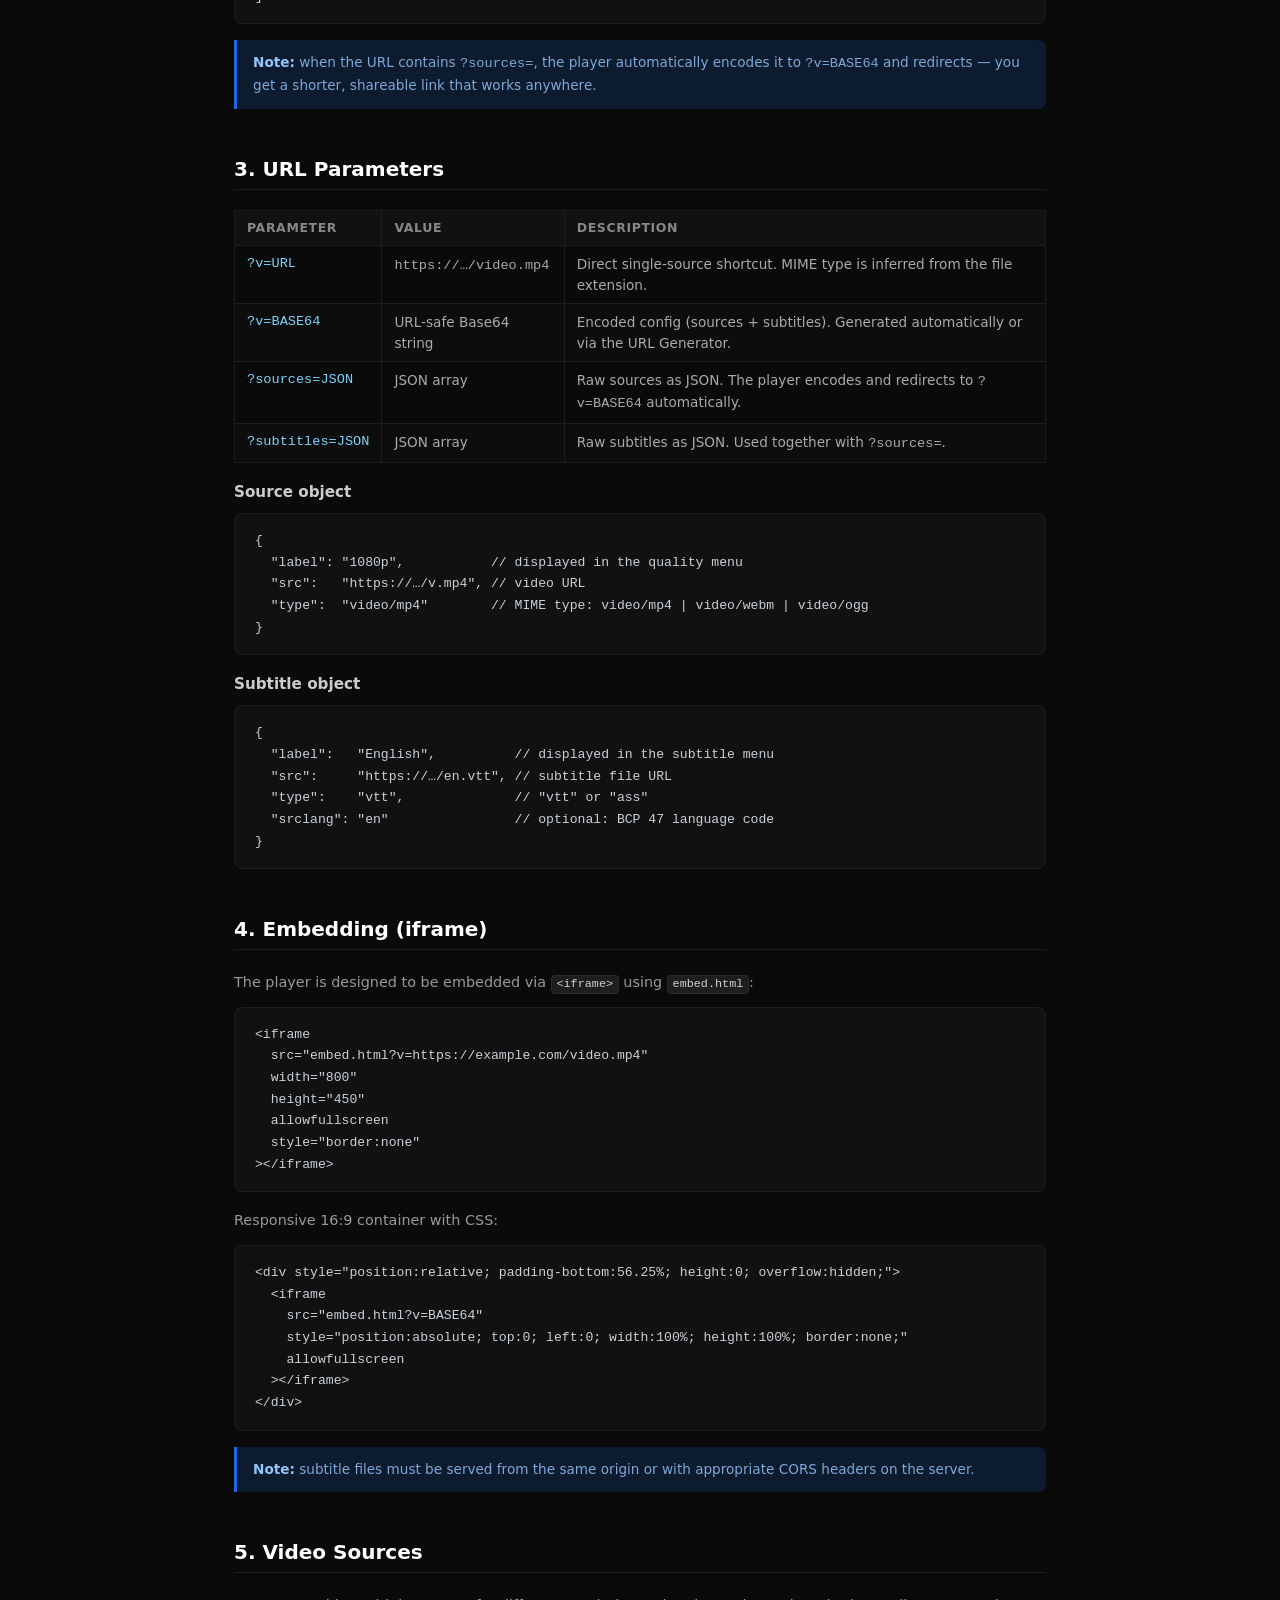
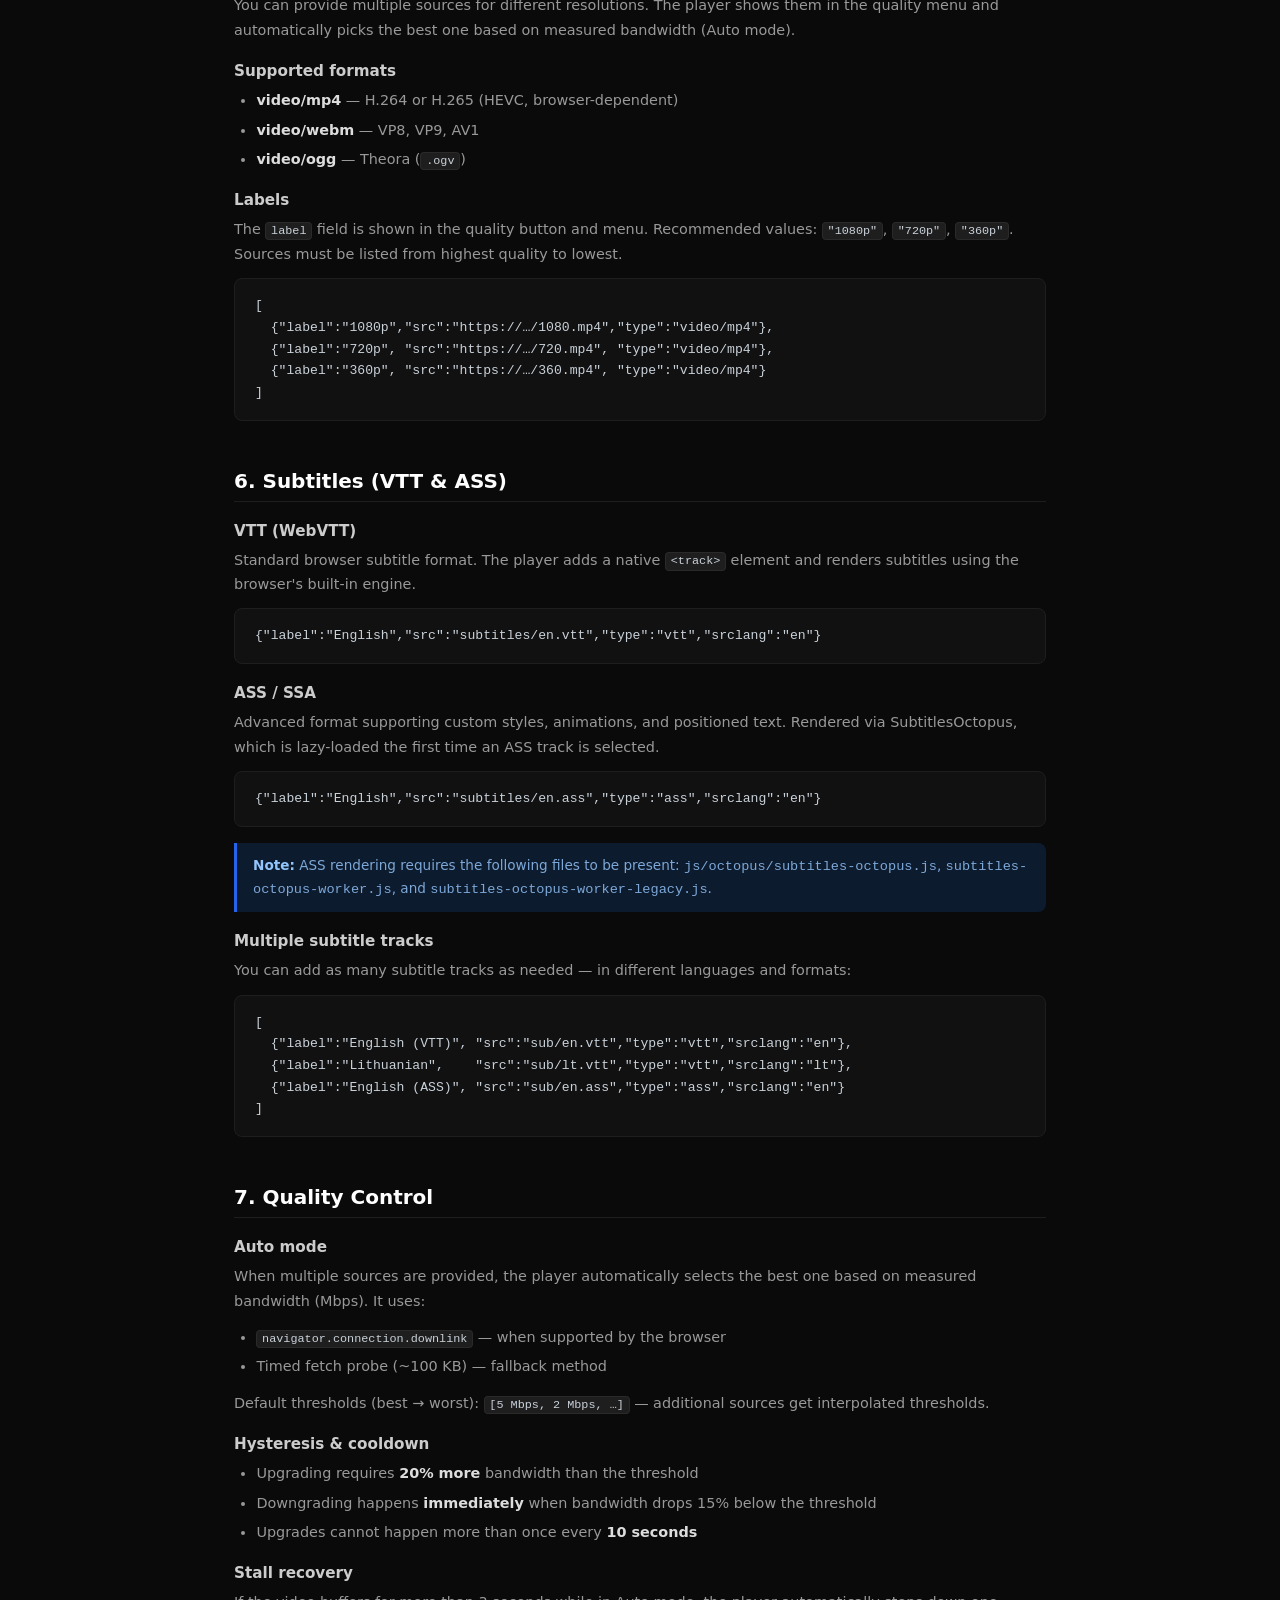
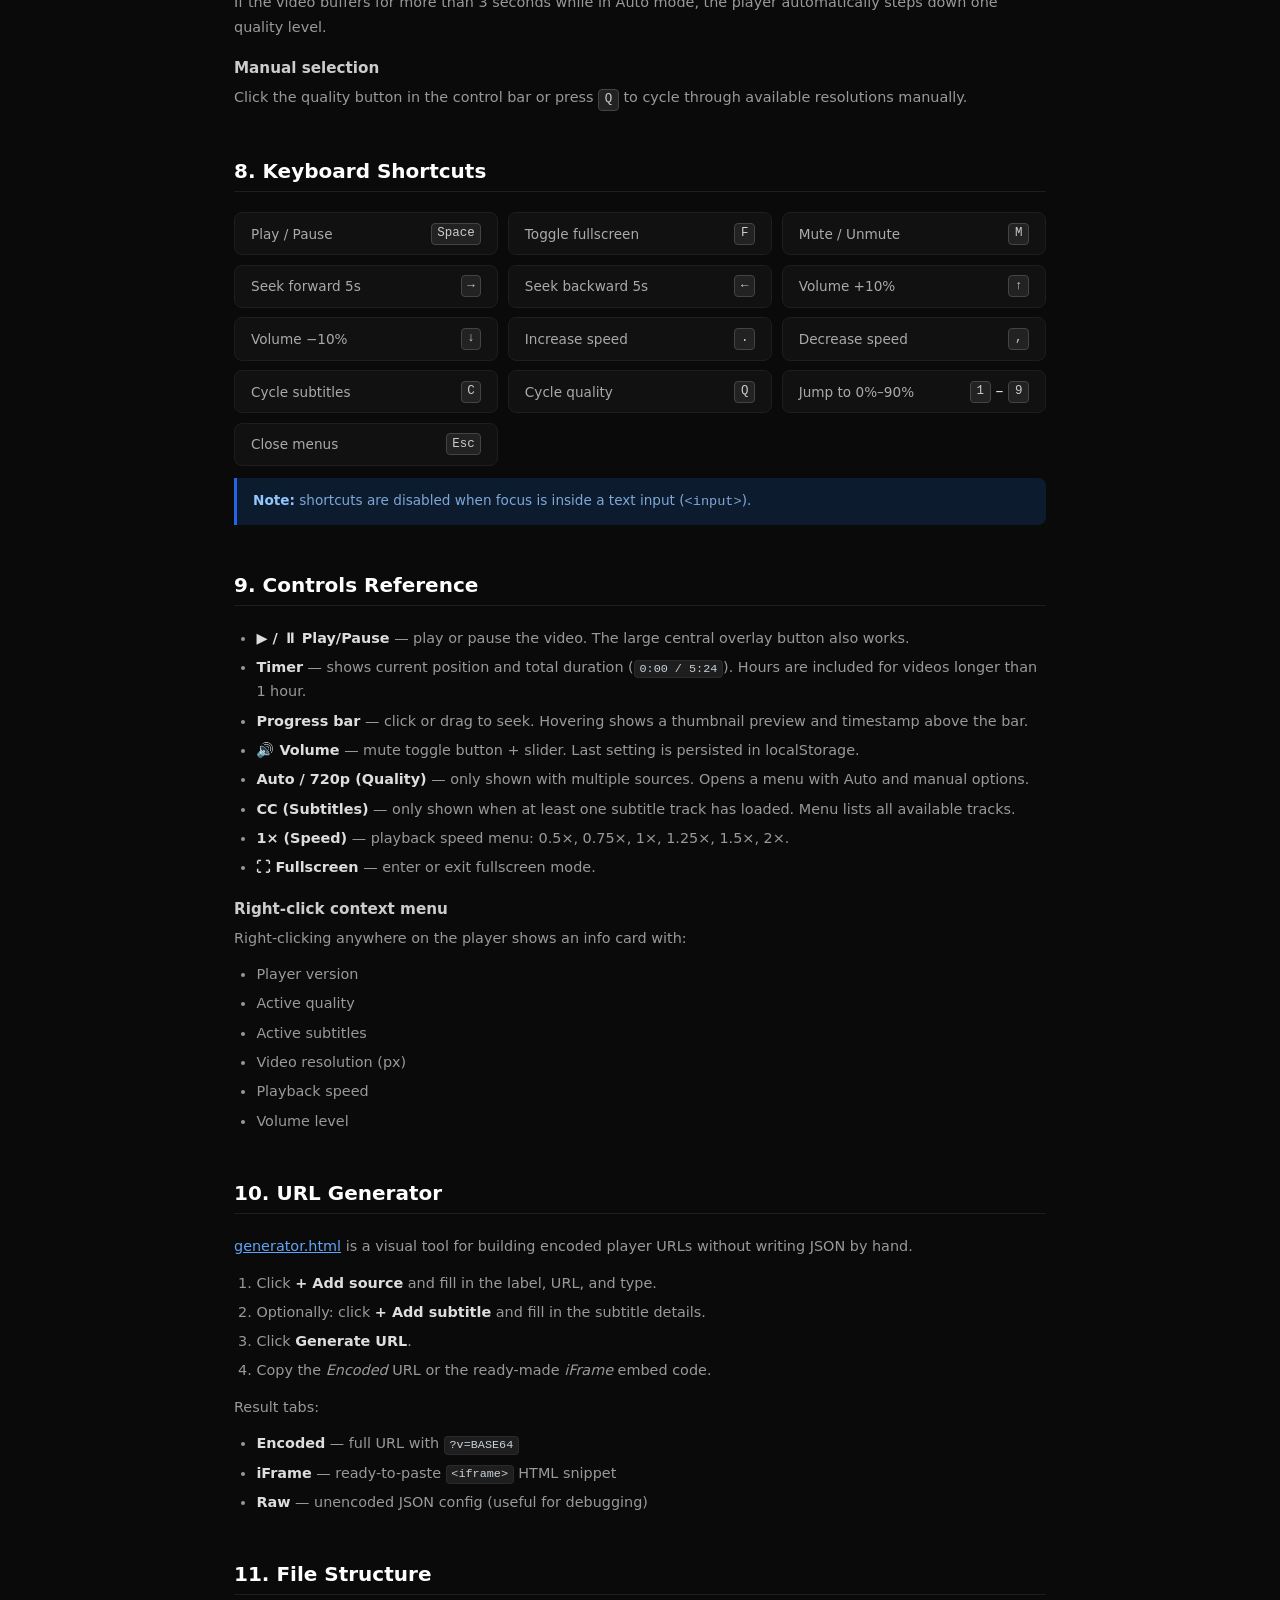
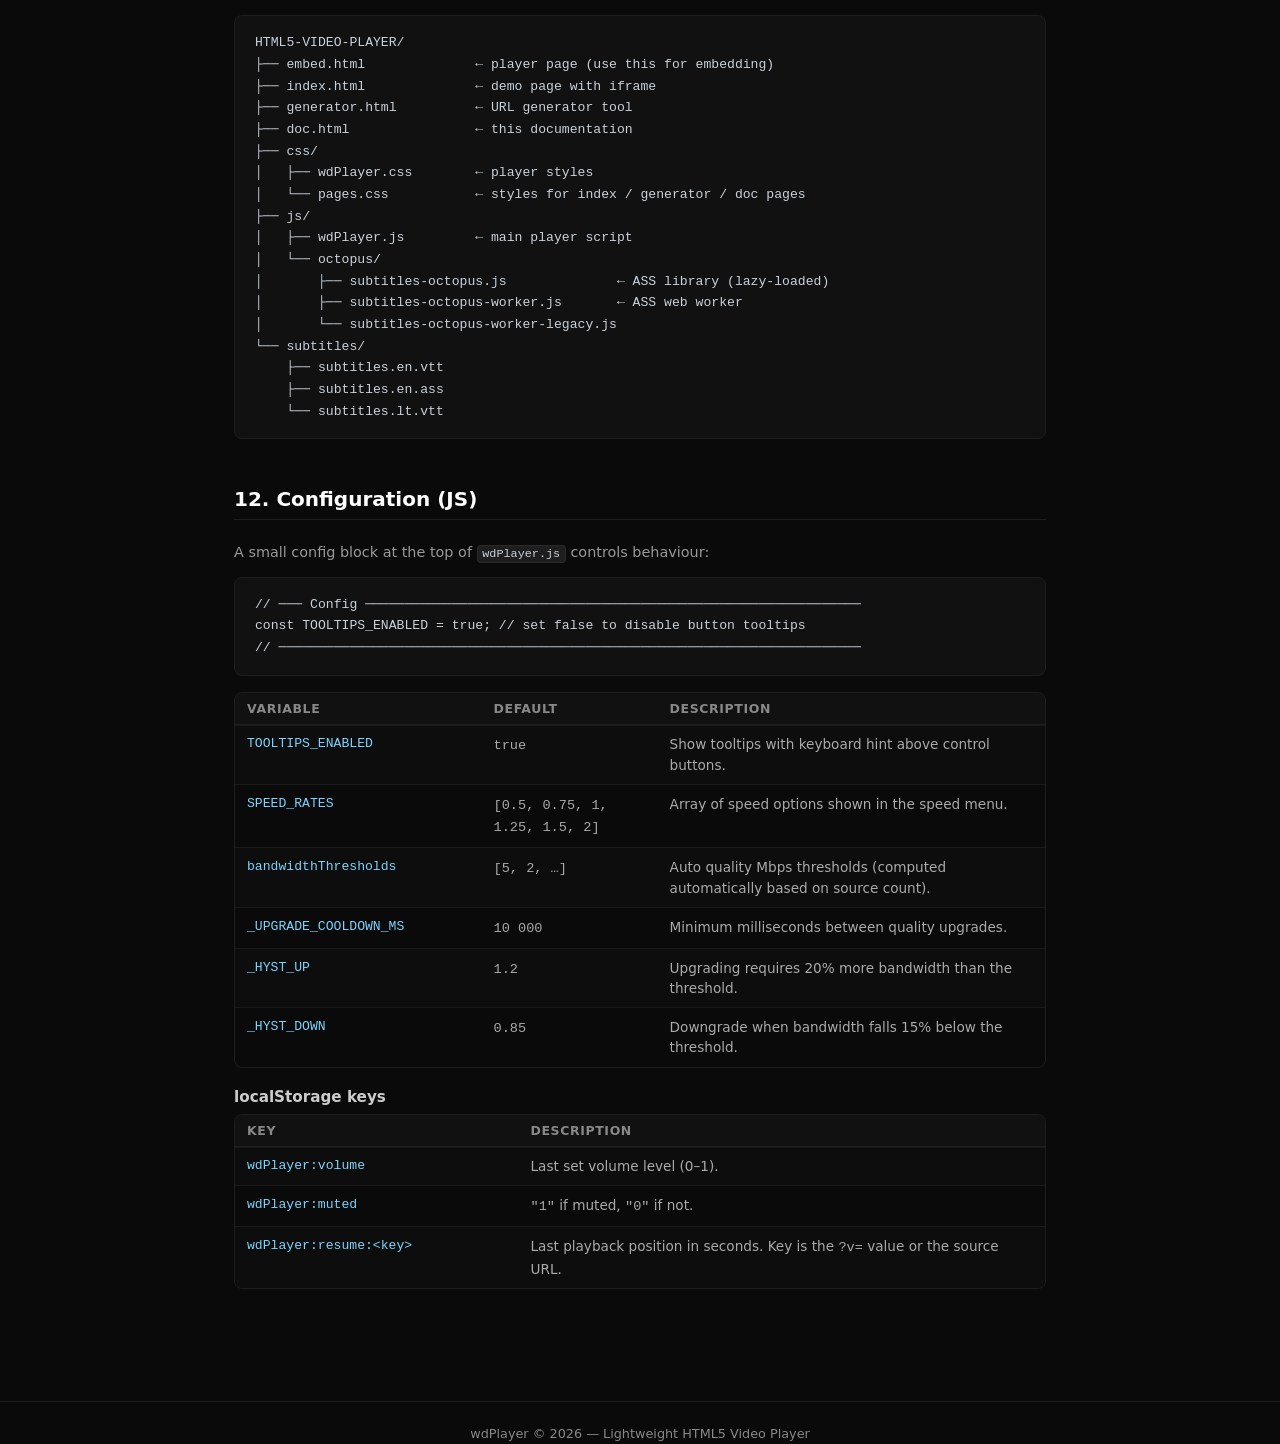
==== commit 7b62f4c0: "fix: generator" ====
--- a/doc.html
+++ b/doc.html
@@ -8,7 +8,7 @@
       name="description"
       content="wdPlayer documentation — full reference for URL params, embedding, subtitles, keyboard shortcuts and more."
     />
-    <link rel="stylesheet" href="css/pages.css" />
+    <link rel="stylesheet" href="css/pages-min.css" />
     <link rel="icon" href="/fav.png" type="image/png" />
   </head>
   <body>
@@ -623,7 +623,15 @@
     </main>
 
     <footer>
-      <p>wdPlayer &copy; 2026 &mdash; Lightweight HTML5 Video Player</p>
+      <p>
+        wdPlayer &copy; <span id="showYear"></span> &mdash; Lightweight HTML5
+        Video Player
+      </p>
     </footer>
+    <script>
+      const correctYear = new Date().getFullYear();
+      const placeHolder = document.getElementById("showYear");
+      placeHolder.textContent = correctYear;
+    </script>
   </body>
 </html>
--- a/css/pages-min.css
+++ b/css/pages-min.css
@@ -0,0 +1 @@
+*,*::before,*::after{box-sizing:border-box;margin:0;padding:0}html{overflow-x:hidden}body{font-family:system-ui,sans-serif;background:#0a0a0a;color:#e0e0e0;min-height:100vh;display:flex;flex-direction:column;overflow-x:hidden}iframe{border:none}header{display:flex;align-items:center;justify-content:space-between;padding:1rem 2rem;border-bottom:1px solid #1e1e1e}header h1{font-size:1.1rem;font-weight:700;color:#fff;letter-spacing:.02em}header h1 span{color:#60a5fa}nav{display:flex;gap:1rem}nav a{color:#888;text-decoration:none;font-size:.85rem;transition:color .15s}@media (hover:hover){nav a:hover{color:#fff}}.hero{max-width:900px;margin:3rem auto 2rem;padding:0 1.5rem;text-align:center}.hero h2{font-size:2rem;font-weight:700;color:#fff;margin-bottom:.75rem}.hero p{color:#888;font-size:1rem;max-width:520px;margin:0 auto 2rem;line-height:1.6}.player-wrap{max-width:860px;margin:0 auto 3rem;padding:0 1.5rem}.player-shell{border-radius:12px;overflow:hidden;border:1px solid #1e1e1e;width:100%}.player-shell iframe,#wdPlayerFrame{width:100%;aspect-ratio:16 / 9;border:none;display:block}.features{max-width:860px;margin:0 auto 4rem;padding:0 1.5rem;display:grid;grid-template-columns:repeat(auto-fit,minmax(200px,1fr));gap:1rem}.feat{background:#111;border:1px solid #1e1e1e;border-radius:10px;padding:1rem 1.25rem}.feat h3{font-size:.85rem;font-weight:600;color:#fff;margin-bottom:.3rem}.feat p{font-size:.78rem;color:#888;line-height:1.5}.section h2{font-size:1rem;font-weight:600;margin-bottom:.75rem;color:#ccc}.container{max-width:720px;margin:0 auto;display:flex;flex-direction:column;gap:2rem}.section{background:#1a1a1a;border:1px solid #2a2a2a;border-radius:10px;padding:1.25rem 1.5rem}.row-list{display:flex;flex-direction:column;gap:.6rem;margin-bottom:.75rem}.entry{display:grid;gap:.5rem;background:#222;border:1px solid #333;border-radius:8px;padding:.75rem;position:relative}.entry.source-entry{grid-template-columns:1fr 3fr 1fr auto}.entry.sub-entry{grid-template-columns:1fr 3fr 1fr .7fr auto}input,select{background:#2a2a2a;border:1px solid #3a3a3a;border-radius:6px;color:#e0e0e0;padding:.45rem .6rem;font-size:.85rem;width:100%;outline:none;transition:border-color .15s}input:focus,select:focus{border-color:#555}input::placeholder{color:#999}select option{background:#2a2a2a}.btn-remove{background:none;border:none;color:#999;cursor:pointer;font-size:1.1rem;line-height:1;padding:0 .25rem;align-self:center;transition:color .15s}@media (hover:hover){.btn-remove:hover{color:#e05555}}.btn-add{background:none;border:1px dashed #3a3a3a;border-radius:6px;color:#888;cursor:pointer;font-size:.85rem;padding:.5rem 1rem;width:100%;transition:border-color .15s,color .15s}@media (hover:hover){.btn-add:hover{border-color:#666;color:#ccc}}.col-label{font-size:.7rem;color:#999;margin-bottom:.2rem}.field{display:flex;flex-direction:column}#generateBtn{background:#2563eb;border:none;border-radius:8px;color:#fff;cursor:pointer;font-size:.95rem;font-weight:600;padding:.75rem 1.5rem;transition:background .15s;align-self:flex-start}@media (hover:hover){#generateBtn:hover{background:#1d4ed8}}#result{display:none;flex-direction:column;gap:.75rem}.result-tabs{display:flex;gap:.5rem}.tab-btn{background:#222;border:1px solid #333;border-radius:6px 6px 0 0;color:#aaa;cursor:pointer;font-size:.82rem;padding:.4rem .9rem;transition:background .15s,color .15s;border-bottom:none}.tab-btn.active{background:#2a2a2a;color:#fff;border-color:#444}.url-box{background:#1e1e1e;border:1px solid #333;border-radius:0 8px 8px 8px;padding:1rem;display:flex;gap:.75rem;align-items:flex-start}#urlOutput{flex:1;word-break:break-all;font-family:monospace;font-size:.8rem;color:#a5d6ff;white-space:pre-wrap;min-height:2rem}.copy-btn{background:#2a2a2a;border:1px solid #3a3a3a;border-radius:6px;color:#aaa;cursor:pointer;font-size:.8rem;padding:.35rem .8rem;white-space:nowrap;transition:background .15s,color .15s;flex-shrink:0}@media (hover:hover){.copy-btn:hover{background:#333;color:#fff}}.copy-btn.copied{color:#4ade80;border-color:#4ade80}.open-btn{background:#2563eb;border:none;border-radius:6px;color:#fff;cursor:pointer;font-size:.8rem;padding:.35rem .8rem;white-space:nowrap;transition:background .15s;flex-shrink:0;text-decoration:none;display:inline-flex;align-items:center}@media (hover:hover){.open-btn:hover{background:#1d4ed8}}.docs{max-width:860px;margin:0 auto 4rem;padding:0 1.5rem}.docs>h2{font-size:1.3rem;font-weight:700;color:#fff;margin-bottom:1.5rem}.doc-step{display:flex;gap:1.25rem;padding:1.25rem 0;border-top:1px solid #1e1e1e}.doc-step:last-child{border-bottom:1px solid #1e1e1e}.step-num{flex-shrink:0;width:2rem;height:2rem;background:#2563eb;border-radius:50%;display:flex;align-items:center;justify-content:center;font-size:.85rem;font-weight:700;color:#fff;margin-top:.1rem}.doc-step h3{font-size:.95rem;font-weight:600;color:#fff;margin-bottom:.35rem}.doc-step p{font-size:.85rem;color:#888;line-height:1.6;margin-bottom:.6rem}.doc-step p a{color:#60a5fa;text-decoration:underline}.doc-section p a,.doc-section li a{color:#60a5fa;text-decoration:underline}@media (hover:hover){.doc-step p a:hover,.doc-section p a:hover,.doc-section li a:hover{text-decoration:underline}}@media (max-width:768px){.hero h2{font-size:1.6rem}.container{padding:0 1rem}.docs{padding:0 1rem}.features{padding:0 1rem}.player-wrap{padding:0 1rem}.page-doc .doc-hero h2{font-size:1.6rem}.page-doc main{padding:1.5rem 1.25rem 3rem}.page-doc .toc{padding:1rem 1.25rem}}@media (max-width:640px){header{padding:.75rem 1rem;flex-wrap:wrap;gap:.4rem}nav{gap:.6rem}.hero{margin:1.25rem auto 1rem;padding:0 1rem}.hero h2{font-size:1.3rem}.hero p{font-size:.9rem}.player-wrap{padding:0 .75rem;margin-bottom:1.5rem}.features{padding:0 .75rem;margin-bottom:1.5rem;grid-template-columns:1fr}.container{padding:0 .75rem;gap:1.25rem}.section{padding:1rem}.entry.source-entry{grid-template-columns:1fr 1fr auto;grid-template-rows:auto auto}.entry.source-entry .field:nth-child(2){grid-column:1 / -1;grid-row:2}.entry.sub-entry{grid-template-columns:1fr 1fr 1fr auto;grid-template-rows:auto auto}.entry.sub-entry .field:nth-child(2){grid-column:1 / -1;grid-row:2}.url-box{flex-direction:column}.copy-btn,.open-btn{width:100%;justify-content:center;text-align:center}#generateBtn{width:100%;text-align:center}.docs{padding:0 .75rem;margin-bottom:2rem}.doc-step{gap:.75rem;padding:1rem 0}.page-doc .doc-hero h2{font-size:1.3rem}.page-doc .doc-hero p{font-size:.9rem}.page-doc main{padding:1.25rem 1rem 2.5rem}.page-doc .toc{padding:.85rem 1rem}.page-doc .doc-section{margin-bottom:2rem}.page-doc .doc-section h2{font-size:1.05rem}.page-doc .doc-section h3{font-size:.9rem}.page-doc .doc-section p,.page-doc .doc-section li{font-size:.85rem}.page-doc .kbd-grid{grid-template-columns:1fr}.page-doc .badge-grid{grid-template-columns:1fr 1fr}.page-doc .param-header{display:none}.page-doc .param-row{display:flex;flex-direction:column;gap:.15rem;padding:.75rem}.page-doc .param-name,.page-doc .param-val,.page-doc .param-desc{padding:0}.page-doc .param-name{margin-bottom:.2rem}pre{font-size:.75rem;padding:.75rem}footer{padding:1rem}}@media (max-width:400px){.hero h2{font-size:1.15rem}nav a{font-size:.8rem}.entry.source-entry{grid-template-columns:1fr auto}.entry.source-entry .field:nth-child(3){grid-column:1}.entry.sub-entry{grid-template-columns:1fr 1fr auto}.entry.sub-entry .field:nth-child(3),.entry.sub-entry .field:nth-child(4){grid-column:unset}.result-tabs{flex-wrap:wrap}.tab-btn{flex:1;text-align:center}.page-doc .doc-hero h2{font-size:1.1rem}.page-doc .badge-grid{grid-template-columns:1fr}}.page-doc main{width:100%;max-width:860px;min-width:0;margin:0 auto;padding:2rem 1.5rem 4rem}.page-doc .doc-section{min-width:0}.doc-hero{text-align:center;margin-bottom:3rem}.doc-hero h2{font-size:2rem;font-weight:700;color:#fff;margin-bottom:.6rem}.doc-hero p{color:#888;font-size:1rem;max-width:520px;margin:0 auto;line-height:1.6}.toc{display:block;background:#111;border:1px solid #1e1e1e;border-radius:10px;padding:1.25rem 1.5rem;margin-bottom:2.5rem}.toc h3{font-size:.8rem;text-transform:uppercase;letter-spacing:.08em;color:#888;margin-bottom:.75rem}.toc ol{padding-left:1.2rem;display:flex;flex-direction:column;gap:.35rem}.toc a{color:#60a5fa;text-decoration:none;font-size:.875rem}@media (hover:hover){.toc a:hover{text-decoration:underline}}.doc-section{margin-bottom:3rem}.doc-section h2{font-size:1.25rem;font-weight:700;color:#fff;padding-bottom:.5rem;border-bottom:1px solid #1e1e1e;margin-bottom:1.25rem;scroll-margin-top:80px}.doc-section h3{font-size:.95rem;font-weight:600;color:#ccc;margin:1.25rem 0 .5rem}.doc-section p{color:#999;font-size:.9rem;line-height:1.7;margin-bottom:.75rem}.doc-section ul,.doc-section ol{padding-left:1.4rem;color:#999;font-size:.9rem;line-height:1.7;display:flex;flex-direction:column;gap:.3rem;margin-bottom:.75rem}.doc-section li strong{color:#ddd}pre{display:block;width:100%;max-width:100%;box-sizing:border-box;background:#111;border:1px solid #1e1e1e;border-radius:8px;padding:1rem 1.25rem;overflow-x:auto;margin:.75rem 0 1rem;font-size:.82rem;line-height:1.65;color:#c9d1d9;white-space:pre;word-break:normal}pre code{font-family:"Cascadia Code","Fira Code","Consolas",monospace;background:none;border:none;padding:0;font-size:inherit;color:inherit;white-space:inherit}code{font-family:"Cascadia Code","Fira Code","Consolas",monospace}p code,li code{background:#1e1e1e;border:1px solid #2a2a2a;border-radius:4px;padding:.1em .4em;font-size:.82em;color:#c9d1d9;word-break:break-all}.kbd-grid{display:grid;grid-template-columns:repeat(auto-fill,minmax(260px,1fr));gap:.6rem}.kbd-row{background:#111;border:1px solid #1e1e1e;border-radius:8px;padding:.6rem 1rem;display:flex;align-items:center;justify-content:space-between;gap:1rem}.kbd-row span{color:#aaa;font-size:.85rem}.kbd-row .keys{display:flex;gap:.3rem;flex-shrink:0}.badge-grid{display:grid;grid-template-columns:repeat(auto-fill,minmax(200px,1fr));gap:.75rem;margin-bottom:1.5rem}.badge-card{background:#111;border:1px solid #1e1e1e;border-radius:10px;padding:.9rem 1.1rem}.badge-card h3{font-size:.82rem;color:#fff;margin-bottom:.3rem}.badge-card p{font-size:.76rem;color:#888;line-height:1.5;margin:0;overflow-wrap:break-word;word-break:break-word}.param-list{border:1px solid #1e1e1e;border-radius:8px;overflow:hidden;font-size:.85rem;margin:.75rem 0 1rem;min-width:0}.param-header,.param-row{display:grid;grid-template-columns:1.4fr 1fr 2.2fr;align-items:start}.param-list--2col .param-header,.param-list--2col .param-row{grid-template-columns:1.4fr 2.6fr}.param-header{background:#111;border-bottom:1px solid #1e1e1e}.param-header span{padding:.5rem .75rem;color:#888;font-weight:600;font-size:.78rem;text-transform:uppercase;letter-spacing:.05em}.param-row{border-top:1px solid #1a1a1a}.param-row:nth-child(even){background:#0d0d0d}.param-name,.param-val,.param-desc{padding:.55rem .75rem;color:#aaa;line-height:1.5}.param-name{color:#7dd3fc;font-family:"Cascadia Code","Fira Code",monospace;font-size:.82rem;word-break:break-all}.param-table{display:block;width:100%;overflow-x:auto;-webkit-overflow-scrolling:touch;border-collapse:collapse;font-size:.85rem;margin:.75rem 0 1rem;min-width:0}.param-table th,.param-table td{padding:.5rem .75rem;border:1px solid #1e1e1e;color:#aaa;line-height:1.5;text-align:left;vertical-align:top}.param-table thead th{background:#111;color:#888;font-size:.78rem;text-transform:uppercase;letter-spacing:.05em;font-weight:600;white-space:nowrap}.param-table tbody tr:nth-child(even){background:#0d0d0d}.param-table td:first-child{color:#7dd3fc;font-family:"Cascadia Code","Fira Code",monospace;white-space:nowrap}.note{background:#0d1b2e;border-left:3px solid #2563eb;border-radius:0 8px 8px 0;padding:.75rem 1rem;font-size:.85rem;color:#7da8d8;margin:.75rem 0 1rem;line-height:1.6}.note strong{color:#93c5fd}.doc-list{list-style:none;display:flex;flex-direction:column;gap:.35rem;margin-top:.25rem}.doc-list li{font-size:.85rem;color:#888}kbd{display:inline-block;background:#222;border:1px solid #444;border-radius:4px;padding:.1em .45em;font-family:monospace;font-size:.78rem;color:#ccc;line-height:1.4}footer{border-top:1px solid #1e1e1e;padding:1.5rem 2rem;text-align:center;color:#888;font-size:.8rem;margin-top:auto}.err{color:#f87171;font-size:.85rem;display:none}
